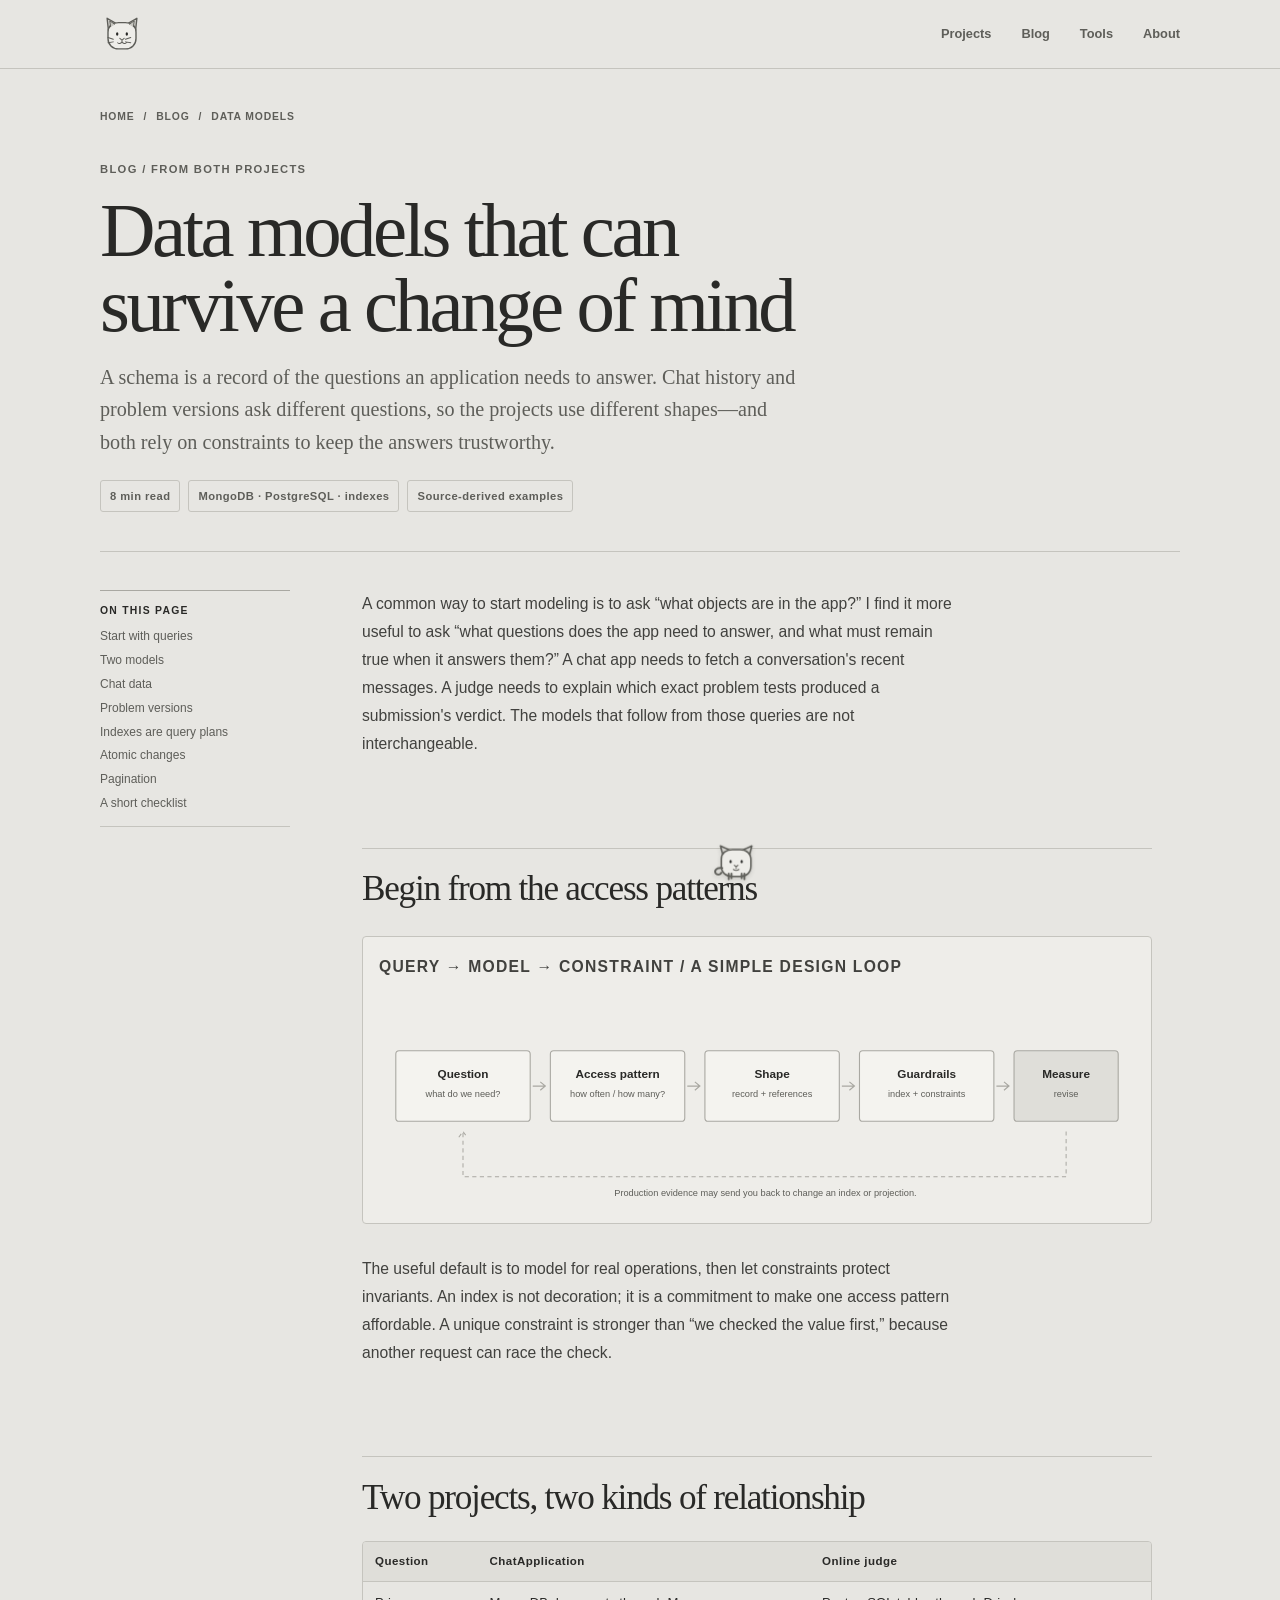
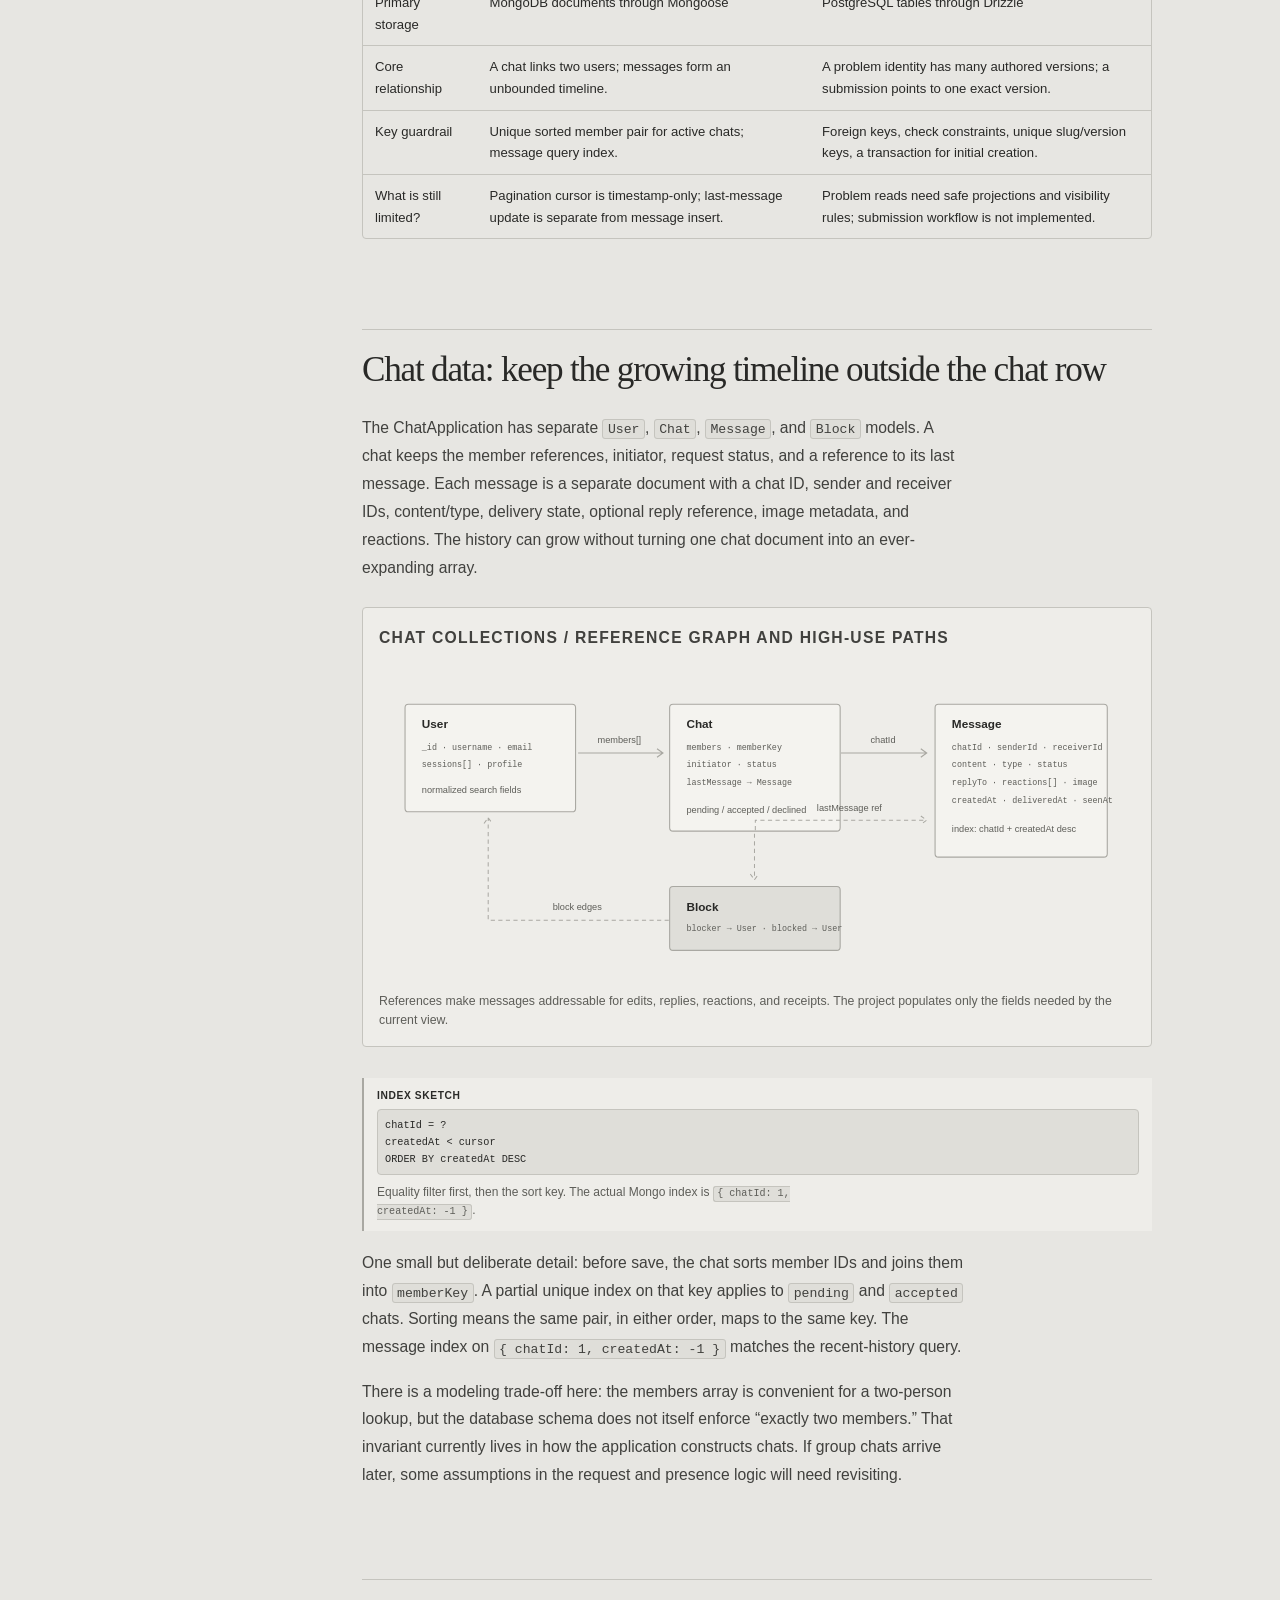
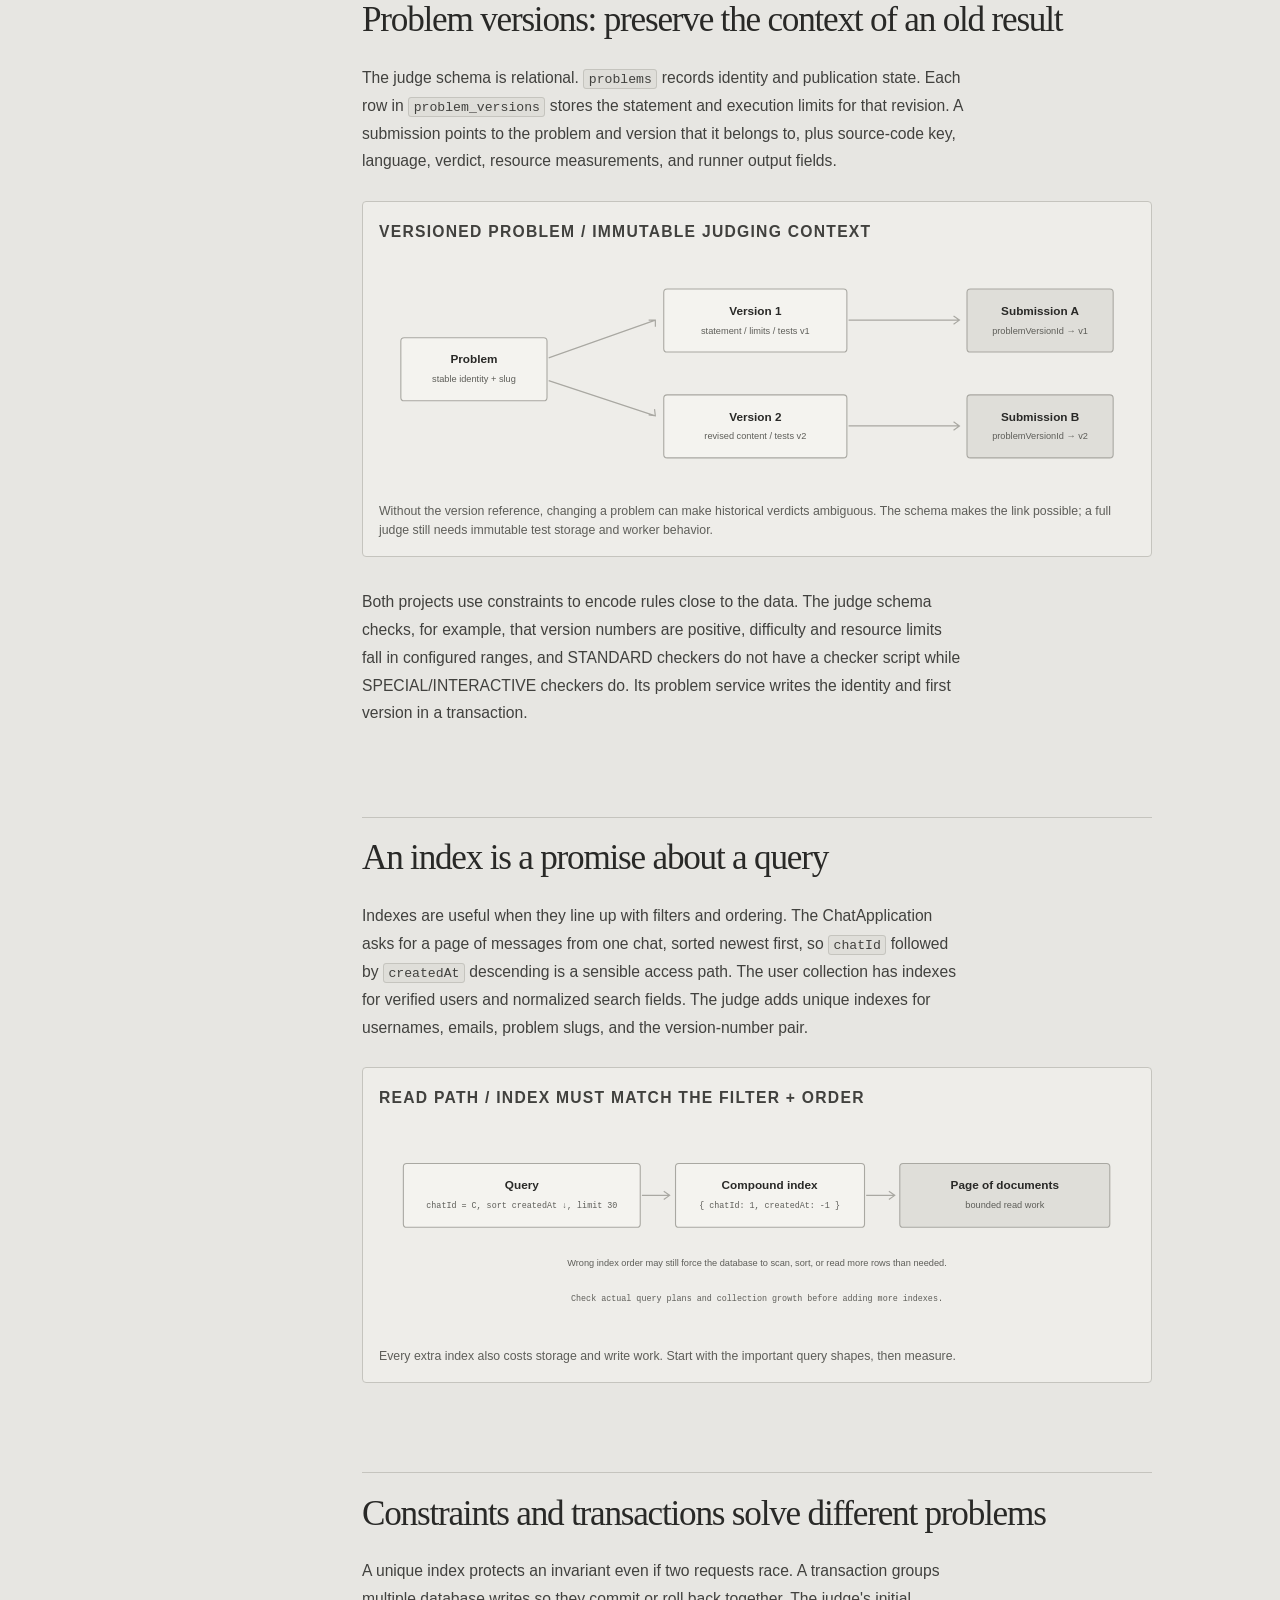
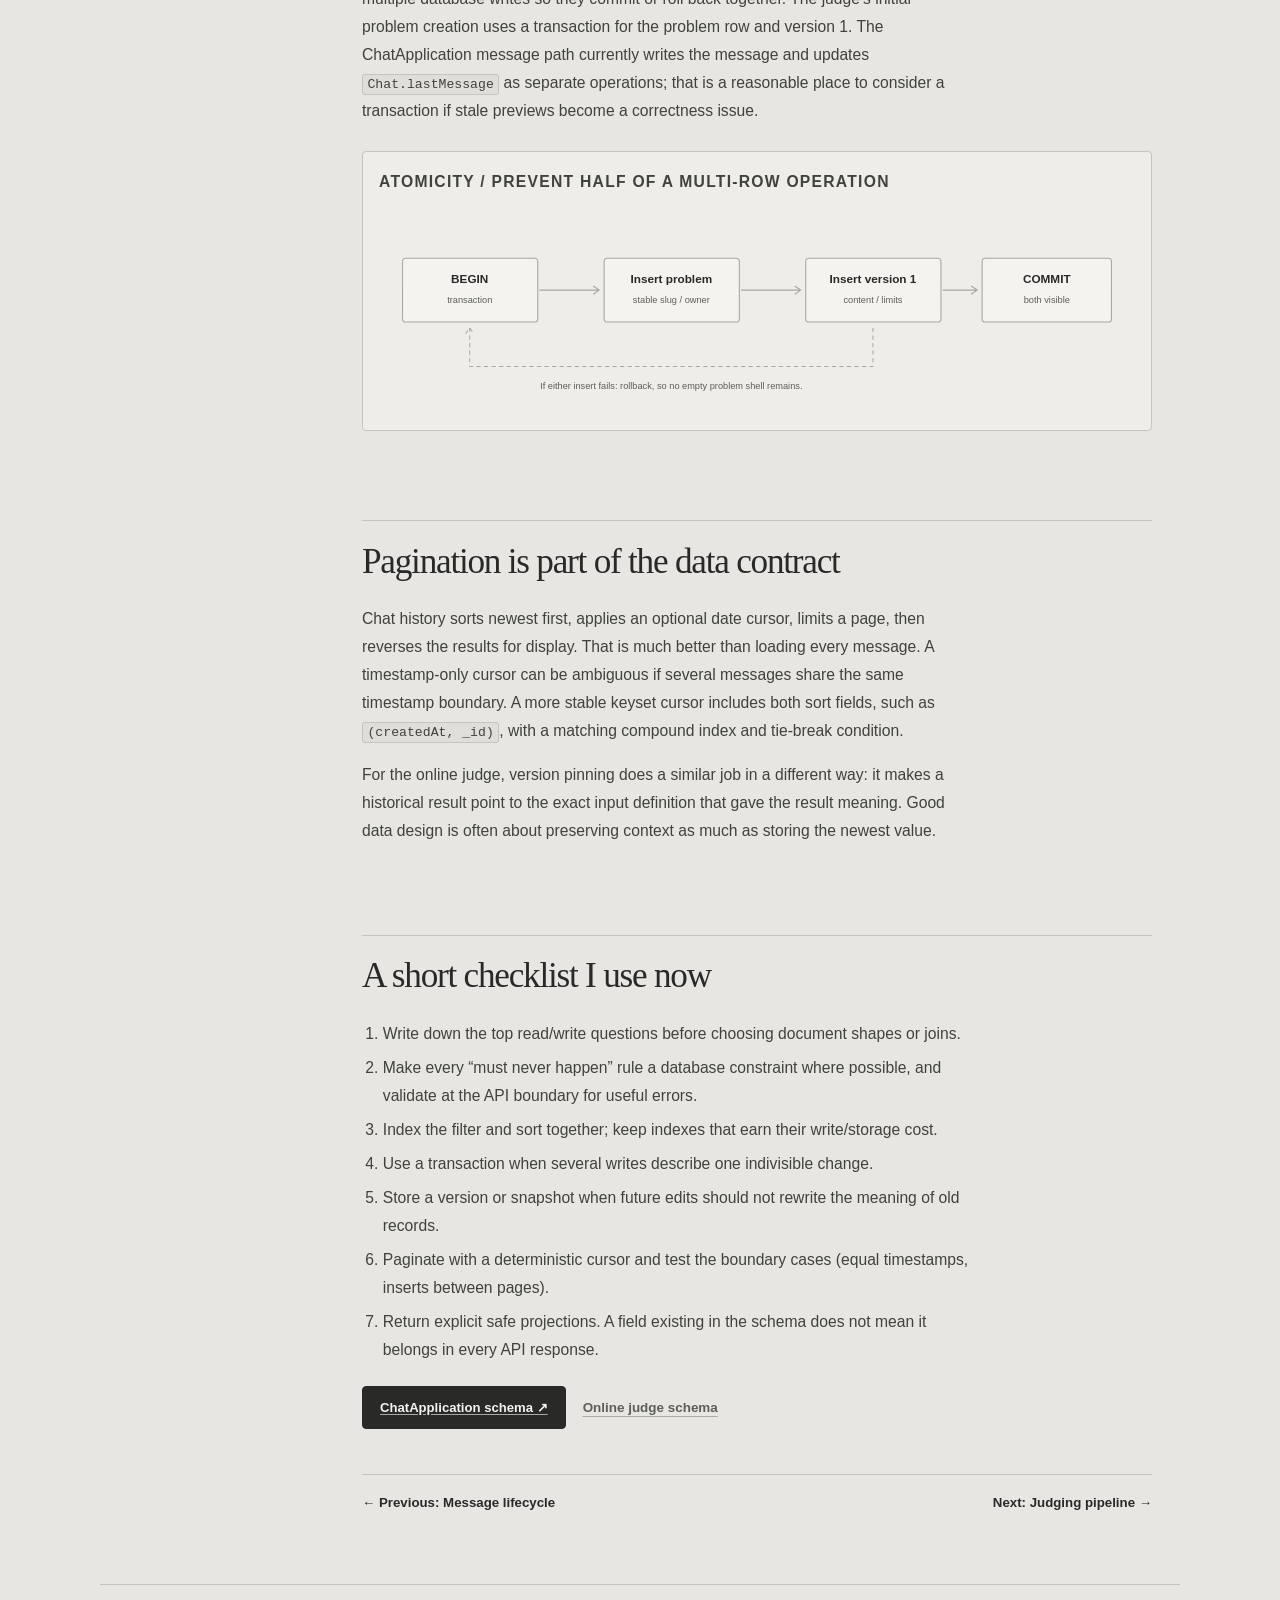
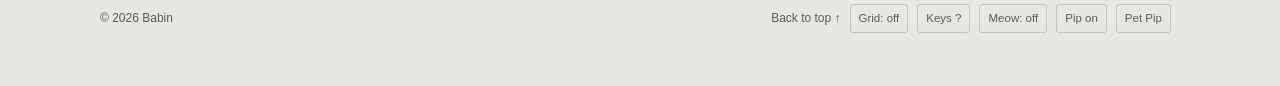
==== notes/data-models-that-age-well.html @ 099590d3 "Prepare portfolio for GitHub Pages" ====
<!doctype html>
<html lang="en">
<head><meta charset="utf-8"><meta name="viewport" content="width=device-width, initial-scale=1"><meta name="theme-color" content="#e7e6e2"><meta name="description" content="A comparison of the ChatApplication MongoDB model and the online judge PostgreSQL model: references, constraints, indexes, transactions, and versioned data."><title>Data models that can survive a change of mind — Babin</title><link rel="stylesheet" href="../assets/css/site.css"></head>
<body>
  <div class="reading-progress" aria-hidden="true"></div>
  <header class="site-header"><nav class="nav wrap" aria-label="Main navigation"><a class="brand" href="../index.html"><svg class="brand-avatar" viewBox="0 0 48 48" aria-hidden="true" focusable="false"><g class="avatar-head"><path d="M8.5 20 7 6l12 7c3-1.5 7-1.5 10 0l12-7-1.5 14" fill="#d4d3ce" stroke="#5e5e59" stroke-width="1.6" stroke-linejoin="round"/><path d="M8 22c0-7 5-11 12-11h8c7 0 12 4 12 11v7c0 7-5 12-12 12h-8C13 41 8 36 8 29z" fill="#eeede9" stroke="#5e5e59" stroke-width="1.6"/><path d="m11 16-1-7 6 4m21 3 1-7-6 4" fill="#c5c4be" stroke="#5e5e59" stroke-width="1.1" stroke-linejoin="round"/><g class="avatar-pupils"><ellipse cx="18.5" cy="24" rx="1.35" ry="2" fill="#292927"/><ellipse cx="29.5" cy="24" rx="1.35" ry="2" fill="#292927"/></g><path d="m21.5 29 2.5 2 2.5-2m-2.5 2v2m0 0c-1.5 2-3.5 2.5-5 1m5-1c1.5 2 3.5 2.5 5 1M14 30l-6-2m6 5-6 1m20-4 6-2m-6 5 6 1" fill="none" stroke="#5e5e59" stroke-width="1.15" stroke-linecap="round" stroke-linejoin="round"/></g></svg></a><div class="nav-links"><a href="../index.html#projects">Projects</a><a href="../index.html#notes">Blog</a><a href="../index.html#tools">Tools</a><a href="../index.html#about">About</a></div></nav></header>
  <main>
    <header class="page-head wrap" id="top"><p class="breadcrumbs"><a href="../index.html">Home</a><span>/</span><a href="../index.html#notes">Blog</a><span>/</span><span>Data models</span></p><p class="kicker">Blog / From both projects</p><h1>Data models that can survive a change of mind</h1><p class="page-lede">A schema is a record of the questions an application needs to answer. Chat history and problem versions ask different questions, so the projects use different shapes—and both rely on constraints to keep the answers trustworthy.</p><div class="page-meta"><span>8 min read</span><span>MongoDB · PostgreSQL · indexes</span><span>Source-derived examples</span></div></header>
    <div class="article-layout wrap">
      <nav class="toc" aria-label="On this page"><h2>On this page</h2><ol><li><a href="#start">Start with queries</a></li><li><a href="#two-shapes">Two models</a></li><li><a href="#chat">Chat data</a></li><li><a href="#judge">Problem versions</a></li><li><a href="#indexes">Indexes are query plans</a></li><li><a href="#atomic">Atomic changes</a></li><li><a href="#pagination">Pagination</a></li><li><a href="#rules">A short checklist</a></li></ol></nav>
      <article class="prose">
        <p>A common way to start modeling is to ask “what objects are in the app?” I find it more useful to ask “what questions does the app need to answer, and what must remain true when it answers them?” A chat app needs to fetch a conversation's recent messages. A judge needs to explain which exact problem tests produced a submission's verdict. The models that follow from those queries are not interchangeable.</p>
        <h2 id="start">Begin from the access patterns</h2>
        <figure class="figure"><p class="figure-title">Query → model → constraint / a simple design loop</p>
          <svg viewBox="0 0 900 250" role="img" aria-label="Start with a product question, identify data needed and access pattern, shape records and references, add indexes and constraints, then measure and revise">
            <defs><marker id="data-loop-arrow" viewBox="0 0 10 10" refX="8" refY="5" markerWidth="7" markerHeight="7" orient="auto"><path d="M0 0 10 5 0 10Z" fill="currentColor"/></marker></defs>
            <rect x="20" y="64" width="160" height="84" rx="4" class="svg-node"/><rect x="204" y="64" width="160" height="84" rx="4" class="svg-node"/><rect x="388" y="64" width="160" height="84" rx="4" class="svg-node"/><rect x="572" y="64" width="160" height="84" rx="4" class="svg-node"/><rect x="756" y="64" width="124" height="84" rx="4" class="svg-node-dark"/>
            <text x="100" y="96" text-anchor="middle" class="svg-label">Question</text><text x="100" y="119" text-anchor="middle" class="svg-small">what do we need?</text><text x="284" y="96" text-anchor="middle" class="svg-label">Access pattern</text><text x="284" y="119" text-anchor="middle" class="svg-small">how often / how many?</text><text x="468" y="96" text-anchor="middle" class="svg-label">Shape</text><text x="468" y="119" text-anchor="middle" class="svg-small">record + references</text><text x="652" y="96" text-anchor="middle" class="svg-label">Guardrails</text><text x="652" y="119" text-anchor="middle" class="svg-small">index + constraints</text><text x="818" y="96" text-anchor="middle" class="svg-label">Measure</text><text x="818" y="119" text-anchor="middle" class="svg-small">revise</text>
            <path d="M183 106h15m-6-5 6 5-6 5M367 106h15m-6-5 6 5-6 5M551 106h15m-6-5 6 5-6 5M735 106h15m-6-5 6 5-6 5" class="svg-line"/>
            <path d="M818 160v54H100v-54m-5 7 5-7 5 7" class="svg-dash"/><text x="460" y="237" text-anchor="middle" class="svg-small">Production evidence may send you back to change an index or projection.</text>
          </svg>
        </figure>
        <p>The useful default is to model for real operations, then let constraints protect invariants. An index is not decoration; it is a commitment to make one access pattern affordable. A unique constraint is stronger than “we checked the value first,” because another request can race the check.</p>

        <h2 id="two-shapes">Two projects, two kinds of relationship</h2>
        <div class="table-wrap"><table><thead><tr><th>Question</th><th>ChatApplication</th><th>Online judge</th></tr></thead><tbody><tr><td>Primary storage</td><td>MongoDB documents through Mongoose</td><td>PostgreSQL tables through Drizzle</td></tr><tr><td>Core relationship</td><td>A chat links two users; messages form an unbounded timeline.</td><td>A problem identity has many authored versions; a submission points to one exact version.</td></tr><tr><td>Key guardrail</td><td>Unique sorted member pair for active chats; message query index.</td><td>Foreign keys, check constraints, unique slug/version keys, a transaction for initial creation.</td></tr><tr><td>What is still limited?</td><td>Pagination cursor is timestamp-only; last-message update is separate from message insert.</td><td>Problem reads need safe projections and visibility rules; submission workflow is not implemented.</td></tr></tbody></table></div>

        <h2 id="chat">Chat data: keep the growing timeline outside the chat row</h2>
        <p>The ChatApplication has separate <code>User</code>, <code>Chat</code>, <code>Message</code>, and <code>Block</code> models. A chat keeps the member references, initiator, request status, and a reference to its last message. Each message is a separate document with a chat ID, sender and receiver IDs, content/type, delivery state, optional reply reference, image metadata, and reactions. The history can grow without turning one chat document into an ever-expanding array.</p>
        <figure class="figure"><p class="figure-title">Chat collections / reference graph and high-use paths</p>
          <svg viewBox="0 0 900 370" role="img" aria-label="User records connect to chat members and message sender/receiver; chat references last message; message refers to chat and optionally reply message; block record references two users">
            <rect x="31" y="42" width="203" height="128" rx="4" class="svg-node"/><rect x="346" y="42" width="203" height="151" rx="4" class="svg-node"/><rect x="662" y="42" width="205" height="182" rx="4" class="svg-node"/><rect x="346" y="259" width="203" height="76" rx="4" class="svg-node-dark"/>
            <text x="51" y="70" class="svg-label">User</text><text x="51" y="96" class="svg-mono">_id · username · email</text><text x="51" y="117" class="svg-mono">sessions[] · profile</text><text x="51" y="148" class="svg-small">normalized search fields</text>
            <text x="366" y="70" class="svg-label">Chat</text><text x="366" y="96" class="svg-mono">members · memberKey</text><text x="366" y="117" class="svg-mono">initiator · status</text><text x="366" y="138" class="svg-mono">lastMessage → Message</text><text x="366" y="171" class="svg-small">pending / accepted / declined</text>
            <text x="682" y="70" class="svg-label">Message</text><text x="682" y="96" class="svg-mono">chatId · senderId · receiverId</text><text x="682" y="117" class="svg-mono">content · type · status</text><text x="682" y="138" class="svg-mono">replyTo · reactions[] · image</text><text x="682" y="159" class="svg-mono">createdAt · deliveredAt · seenAt</text><text x="682" y="194" class="svg-small">index: chatId + createdAt desc</text>
            <text x="366" y="288" class="svg-label">Block</text><text x="366" y="312" class="svg-mono">blocker → User · blocked → User</text>
            <path d="M237 100h101m-7-5 7 5-7 5M550 100h102m-7-5 7 5-7 5" class="svg-line"/><text x="286" y="88" text-anchor="middle" class="svg-small">members[]</text><text x="600" y="88" text-anchor="middle" class="svg-small">chatId</text>
            <path d="M447 196v55m-5-7 5 7 5-7M345 299H130V177m-5 7 5-7 5 7" class="svg-dash"/><text x="236" y="287" text-anchor="middle" class="svg-small">block edges</text>
            <path d="M448 192v-12h204m-7-5 7 5-7 5" class="svg-dash"/><text x="560" y="169" text-anchor="middle" class="svg-small">lastMessage ref</text>
          </svg>
          <figcaption>References make messages addressable for edits, replies, reactions, and receipts. The project populates only the fields needed by the current view.</figcaption>
        </figure>
        <aside class="sidenote sidenote--right" aria-label="Margin note: compound index order"><strong>Index sketch</strong><pre>chatId = ?
createdAt &lt; cursor
ORDER BY createdAt DESC</pre><p>Equality filter first, then the sort key. The actual Mongo index is <code>{ chatId: 1, createdAt: -1 }</code>.</p></aside>
        <p>One small but deliberate detail: before save, the chat sorts member IDs and joins them into <code>memberKey</code>. A partial unique index on that key applies to <code>pending</code> and <code>accepted</code> chats. Sorting means the same pair, in either order, maps to the same key. The message index on <code>{ chatId: 1, createdAt: -1 }</code> matches the recent-history query.</p>
        <p>There is a modeling trade-off here: the members array is convenient for a two-person lookup, but the database schema does not itself enforce “exactly two members.” That invariant currently lives in how the application constructs chats. If group chats arrive later, some assumptions in the request and presence logic will need revisiting.</p>

        <h2 id="judge">Problem versions: preserve the context of an old result</h2>
        <p>The judge schema is relational. <code>problems</code> records identity and publication state. Each row in <code>problem_versions</code> stores the statement and execution limits for that revision. A submission points to the problem and version that it belongs to, plus source-code key, language, verdict, resource measurements, and runner output fields.</p>
        <figure class="figure"><p class="figure-title">Versioned problem / immutable judging context</p>
          <svg viewBox="0 0 900 270" role="img" aria-label="Problem identity has version 1 and version 2. Submissions from different times reference the version used at judging time, retaining the corresponding statement, limits and tests">
            <defs><marker id="data-version-arrow" viewBox="0 0 10 10" refX="8" refY="5" markerWidth="7" markerHeight="7" orient="auto"><path d="M0 0 10 5 0 10Z" fill="currentColor"/></marker></defs>
            <rect x="26" y="89" width="174" height="75" rx="4" class="svg-node"/><rect x="339" y="31" width="218" height="75" rx="4" class="svg-node"/><rect x="339" y="157" width="218" height="75" rx="4" class="svg-node"/><rect x="700" y="31" width="174" height="75" rx="4" class="svg-node-dark"/><rect x="700" y="157" width="174" height="75" rx="4" class="svg-node-dark"/>
            <text x="113" y="119" text-anchor="middle" class="svg-label">Problem</text><text x="113" y="142" text-anchor="middle" class="svg-small">stable identity + slug</text><text x="448" y="62" text-anchor="middle" class="svg-label">Version 1</text><text x="448" y="84" text-anchor="middle" class="svg-small">statement / limits / tests v1</text><text x="448" y="188" text-anchor="middle" class="svg-label">Version 2</text><text x="448" y="210" text-anchor="middle" class="svg-small">revised content / tests v2</text><text x="787" y="62" text-anchor="middle" class="svg-label">Submission A</text><text x="787" y="84" text-anchor="middle" class="svg-small">problemVersionId → v1</text><text x="787" y="188" text-anchor="middle" class="svg-label">Submission B</text><text x="787" y="210" text-anchor="middle" class="svg-small">problemVersionId → v2</text>
            <path d="M202 113 329 68m-8 0 8 0 0 8M202 140l127 42m-8-1 8 1-1-8M559 68h132m-7-5 7 5-7 5M559 194h132m-7-5 7 5-7 5" class="svg-line"/>
          </svg>
          <figcaption>Without the version reference, changing a problem can make historical verdicts ambiguous. The schema makes the link possible; a full judge still needs immutable test storage and worker behavior.</figcaption>
        </figure>
        <p>Both projects use constraints to encode rules close to the data. The judge schema checks, for example, that version numbers are positive, difficulty and resource limits fall in configured ranges, and STANDARD checkers do not have a checker script while SPECIAL/INTERACTIVE checkers do. Its problem service writes the identity and first version in a transaction.</p>

        <h2 id="indexes">An index is a promise about a query</h2>
        <p>Indexes are useful when they line up with filters and ordering. The ChatApplication asks for a page of messages from one chat, sorted newest first, so <code>chatId</code> followed by <code>createdAt</code> descending is a sensible access path. The user collection has indexes for verified users and normalized search fields. The judge adds unique indexes for usernames, emails, problem slugs, and the version-number pair.</p>
        <figure class="figure"><p class="figure-title">Read path / index must match the filter + order</p>
          <svg viewBox="0 0 900 245" role="img" aria-label="Message history query filters by chatId, applies createdAt cursor, sorts newest first and limits page size; compound index starts with chatId then createdAt descending">
            <defs><marker id="data-index-arrow" viewBox="0 0 10 10" refX="8" refY="5" markerWidth="7" markerHeight="7" orient="auto"><path d="M0 0 10 5 0 10Z" fill="currentColor"/></marker></defs>
            <rect x="29" y="41" width="282" height="76" rx="4" class="svg-node"/><rect x="353" y="41" width="225" height="76" rx="4" class="svg-node"/><rect x="620" y="41" width="250" height="76" rx="4" class="svg-node-dark"/>
            <text x="170" y="71" text-anchor="middle" class="svg-label">Query</text><text x="170" y="94" text-anchor="middle" class="svg-mono">chatId = C, sort createdAt ↓, limit 30</text><text x="465" y="71" text-anchor="middle" class="svg-label">Compound index</text><text x="465" y="94" text-anchor="middle" class="svg-mono">{ chatId: 1, createdAt: -1 }</text><text x="745" y="71" text-anchor="middle" class="svg-label">Page of documents</text><text x="745" y="94" text-anchor="middle" class="svg-small">bounded read work</text>
            <path d="M313 79h33m-7-5 7 5-7 5M580 79h34m-7-5 7 5-7 5" class="svg-line"/>
            <text x="450" y="163" text-anchor="middle" class="svg-small">Wrong index order may still force the database to scan, sort, or read more rows than needed.</text><text x="450" y="205" text-anchor="middle" class="svg-mono">Check actual query plans and collection growth before adding more indexes.</text>
          </svg>
          <figcaption>Every extra index also costs storage and write work. Start with the important query shapes, then measure.</figcaption>
        </figure>

        <h2 id="atomic">Constraints and transactions solve different problems</h2>
        <p>A unique index protects an invariant even if two requests race. A transaction groups multiple database writes so they commit or roll back together. The judge's initial problem creation uses a transaction for the problem row and version 1. The ChatApplication message path currently writes the message and updates <code>Chat.lastMessage</code> as separate operations; that is a reasonable place to consider a transaction if stale previews become a correctness issue.</p>
        <figure class="figure"><p class="figure-title">Atomicity / prevent half of a multi-row operation</p>
          <svg viewBox="0 0 900 240" role="img" aria-label="Problem creation begins a transaction, inserts problem identity then first version, commits if both succeed, or rolls back both if either step fails">
            <defs><marker id="data-tx-arrow" viewBox="0 0 10 10" refX="8" refY="5" markerWidth="7" markerHeight="7" orient="auto"><path d="M0 0 10 5 0 10Z" fill="currentColor"/></marker></defs>
            <rect x="28" y="55" width="161" height="76" rx="4" class="svg-node"/><rect x="268" y="55" width="161" height="76" rx="4" class="svg-node"/><rect x="508" y="55" width="161" height="76" rx="4" class="svg-node"/><rect x="718" y="55" width="154" height="76" rx="4" class="svg-node"/>
            <text x="108" y="85" text-anchor="middle" class="svg-label">BEGIN</text><text x="108" y="108" text-anchor="middle" class="svg-small">transaction</text><text x="348" y="85" text-anchor="middle" class="svg-label">Insert problem</text><text x="348" y="108" text-anchor="middle" class="svg-small">stable slug / owner</text><text x="588" y="85" text-anchor="middle" class="svg-label">Insert version 1</text><text x="588" y="108" text-anchor="middle" class="svg-small">content / limits</text><text x="795" y="85" text-anchor="middle" class="svg-label">COMMIT</text><text x="795" y="108" text-anchor="middle" class="svg-small">both visible</text>
            <path d="M191 93h71m-7-5 7 5-7 5M431 93h71m-7-5 7 5-7 5M671 93h41m-7-5 7 5-7 5" class="svg-line"/>
            <path d="M588 138v46H108v-46m-5 7 5-7 5 7" class="svg-dash"/><text x="348" y="211" text-anchor="middle" class="svg-small">If either insert fails: rollback, so no empty problem shell remains.</text>
          </svg>
        </figure>

        <h2 id="pagination">Pagination is part of the data contract</h2>
        <p>Chat history sorts newest first, applies an optional date cursor, limits a page, then reverses the results for display. That is much better than loading every message. A timestamp-only cursor can be ambiguous if several messages share the same timestamp boundary. A more stable keyset cursor includes both sort fields, such as <code>(createdAt, _id)</code>, with a matching compound index and tie-break condition.</p>
        <p>For the online judge, version pinning does a similar job in a different way: it makes a historical result point to the exact input definition that gave the result meaning. Good data design is often about preserving context as much as storing the newest value.</p>
        <h2 id="rules">A short checklist I use now</h2>
        <ol><li>Write down the top read/write questions before choosing document shapes or joins.</li><li>Make every “must never happen” rule a database constraint where possible, and validate at the API boundary for useful errors.</li><li>Index the filter and sort together; keep indexes that earn their write/storage cost.</li><li>Use a transaction when several writes describe one indivisible change.</li><li>Store a version or snapshot when future edits should not rewrite the meaning of old records.</li><li>Paginate with a deterministic cursor and test the boundary cases (equal timestamps, inserts between pages).</li><li>Return explicit safe projections. A field existing in the schema does not mean it belongs in every API response.</li></ol>
        <div class="about-links"><a class="button" href="../projects/chatapplication.html">ChatApplication schema ↗</a><a class="text-link" href="../projects/online-judge.html">Online judge schema</a></div>
        <div class="next-links"><a href="message-lifecycle.html">← Previous: Message lifecycle</a><a href="judge-pipeline.html">Next: Judging pipeline →</a></div>
      </article>
    </div>
  </main>
  <footer class="site-footer wrap"><div class="footer-row"><span>© <span id="year">2026</span> Babin</span><span class="footer-links"><a href="#top">Back to top ↑</a><button class="buddy-toggle utility-toggle" id="grid-toggle" type="button" aria-pressed="false">Grid: off</button><button class="buddy-toggle utility-toggle" id="shortcuts-toggle" type="button" aria-haspopup="dialog">Keys ?</button><button class="buddy-toggle" id="sound-toggle" type="button" aria-pressed="false" aria-label="Turn meow sounds on">Meow: off</button><button class="buddy-toggle" id="pip-toggle" hidden type="button" aria-pressed="true">Pip on</button></span></div></footer><script src="../assets/js/site.js"></script>
</body></html>
---- assets/css/site.css ----
:root {
  color-scheme: light;
  --bg: #e7e6e2;
  --surface: #eeede9;
  --surface-raised: #f4f3ef;
  --surface-inset: #dfded9;
  --line: #c5c4be;
  --line-strong: #a9a8a2;
  --ink: #292927;
  --muted: #5e5e59;
  --soft: #696963;
  --sans: -apple-system, BlinkMacSystemFont, "Segoe UI", sans-serif;
  --serif: Georgia, "Times New Roman", serif;
  --mono: ui-monospace, SFMono-Regular, Menlo, Consolas, monospace;
  --measure: 69ch;
}

*, *::before, *::after { box-sizing: border-box; }
html { scroll-behavior: smooth; scroll-padding-top: 86px; }
body {
  margin: 0;
  background: var(--bg);
  color: var(--ink);
  font: 400 16px/1.65 var(--sans);
  -webkit-font-smoothing: antialiased;
}
a { color: inherit; text-decoration-thickness: 1px; text-underline-offset: .18em; }
button { color: inherit; font: inherit; }
img, svg { display: block; max-width: 100%; }
::selection { background: #fde68a; color: #1c1917; }
:focus-visible { outline: 2px solid var(--ink); outline-offset: 3px; }
.wrap { width: min(1080px, calc(100% - 48px)); margin-inline: auto; }

h1, h2, h3, p { margin-top: 0; }
h1, h2 { text-wrap: balance; }
h1 { margin-bottom: 20px; font: 500 clamp(3rem, 7vw, 5.6rem)/.98 var(--serif); letter-spacing: -.045em; }
h1 em { font-weight: 400; }
h2 { font-size: clamp(1.9rem, 4vw, 3rem); line-height: 1.08; letter-spacing: -.035em; }
h3 { font-size: 1.1rem; line-height: 1.25; letter-spacing: -.015em; }
.eyebrow, .kicker, .breadcrumbs, .card-meta, .page-meta, .figure-title, .small-label {
  color: var(--muted);
  font-size: .7rem;
  font-weight: 700;
  letter-spacing: .12em;
  text-transform: uppercase;
}
.eyebrow { display: flex; align-items: center; gap: 10px; margin-bottom: 18px; }
.eyebrow::before { content: ""; width: 24px; height: 1px; background: var(--line-strong); }
.kicker { margin-bottom: 13px; }
.muted { color: var(--muted); }
.small { font-size: .88rem; }

/* Quiet, legible top bar */
.site-header { position: sticky; top: 0; z-index: 20; background: var(--bg); border-bottom: 1px solid var(--line); }
.nav { min-height: 68px; display: flex; align-items: center; justify-content: space-between; gap: 24px; }
.brand { display: inline-flex; width: 44px; height: 44px; flex: 0 0 auto; align-items: center; justify-content: center; text-decoration: none; }
.brand-avatar { display: block; width: 42px; height: 42px; overflow: visible; }
.avatar-head { transform-origin: 24px 24px; transition: transform .16s ease-out; }
.avatar-pupils { transition: transform .12s ease-out; }
.nav-links { display: flex; gap: clamp(14px, 3vw, 30px); align-items: center; color: var(--muted); font-size: .8rem; font-weight: 650; }
.nav-links a { text-decoration: none; }
.nav-links a:hover, .nav-links a.active { color: var(--ink); text-decoration: underline; text-underline-offset: 5px; }

body.blueprint-grid::before { content: ""; position: fixed; inset: 0; z-index: 8; pointer-events: none; background-image: linear-gradient(to right, rgba(94,94,89,.075) 1px, transparent 1px), linear-gradient(to bottom, rgba(94,94,89,.075) 1px, transparent 1px); background-size: 24px 24px; }

/* Home */
.hero { min-height: 470px; display: grid; grid-template-columns: minmax(0, 1.1fr) minmax(280px, .9fr); align-items: center; gap: 58px; padding-block: 76px 82px; }
.hero h1 { max-width: 670px; }
.hero-copy { max-width: 56ch; margin-bottom: 0; color: var(--muted); font-size: clamp(1.05rem, 1.6vw, 1.2rem); }
.hero-actions { display: flex; flex-wrap: wrap; gap: 21px; align-items: center; margin-top: 29px; }
.button { display: inline-flex; align-items: center; justify-content: center; gap: 8px; min-height: 43px; padding: 0 17px; border: 1px solid var(--ink); border-radius: 4px; background: var(--ink); color: var(--surface-raised); text-decoration: none; font-size: .82rem; font-weight: 680; transition: background .16s ease, color .16s ease, transform .16s ease; }
.button:hover { transform: translateY(-1px); background: transparent; color: var(--ink); }
.button svg, .text-link svg { width: 15px; height: 15px; }
.text-link { color: var(--muted); font-size: .84rem; font-weight: 680; text-decoration: underline; text-underline-offset: 4px; }
.text-link:hover { color: var(--ink); }
.hero-note { padding: 23px 24px; border: 1px solid var(--line); border-radius: 4px; background: var(--surface); }
.hero-note-top { display: flex; align-items: center; justify-content: space-between; gap: 16px; margin-bottom: 22px; padding-bottom: 12px; border-bottom: 1px solid var(--line); }
.hero-note-top .small-label { font: 600 .72rem var(--mono); letter-spacing: 0; text-transform: none; }
.status-dot { width: 8px; height: 8px; border: 1px solid var(--line-strong); border-radius: 50%; background: var(--surface-raised); }
.hero-note p { margin-bottom: 0; font: 400 1rem/1.7 var(--serif); }
.hero-note p + p { margin-top: 14px; }
.hero-note code, code { font: .88em var(--mono); }
.section { padding-block: 56px 65px; border-top: 1px solid var(--line); }
.section-head { display: flex; align-items: end; justify-content: space-between; gap: 36px; margin-bottom: 29px; }
.section-head h2 { margin-bottom: 0; }
.section-intro { max-width: 42ch; margin-bottom: 3px; color: var(--muted); font-size: .95rem; }
.card-grid { display: grid; gap: 18px; }
.card-grid--two { grid-template-columns: repeat(2, minmax(0, 1fr)); }
.home-card { display: flex; min-width: 0; flex-direction: column; overflow: hidden; border: 1px solid var(--line); border-radius: 4px; background: var(--surface); text-decoration: none; transition: border-color .16s ease, transform .16s ease, background .16s ease; }
.home-card:hover { transform: translateY(-2px); border-color: var(--line-strong); background: var(--surface-raised); }
.home-card-visual { display: grid; min-height: 158px; place-items: center; padding: 18px; border-bottom: 1px solid var(--line); background: var(--surface-inset); }
.home-card-visual svg { width: min(100%, 390px); }
.home-card-body { display: flex; flex: 1; flex-direction: column; padding: 21px 23px 22px; }
.card-meta { display: flex; justify-content: space-between; gap: 16px; margin-bottom: 15px; font-size: .63rem; letter-spacing: .1em; }
.home-card h3 { margin-bottom: 8px; font: 500 1.75rem/1.1 var(--serif); }
.home-card p { max-width: 52ch; margin-bottom: 23px; color: var(--muted); font-size: .93rem; }
.card-open { display: flex; justify-content: space-between; align-items: center; margin-top: auto; padding-top: 13px; border-top: 1px solid var(--line); font-size: .8rem; font-weight: 680; }
.card-arrow { font-size: 1.1rem; }
.notes-stack { border-top: 1px solid var(--line); }
.note-link { display: grid; grid-template-columns: 42px minmax(0, 1fr) 24px; gap: 15px; align-items: start; padding: 19px 3px; border-bottom: 1px solid var(--line); text-decoration: none; transition: padding .16s ease; }
.note-link:hover { padding-inline: 9px; }
.note-num { padding-top: 4px; color: var(--soft); font: 600 .77rem var(--mono); }
.note-title { display: block; font: 500 1.25rem/1.25 var(--serif); }
.note-desc { display: block; max-width: 76ch; margin-top: 6px; color: var(--muted); font-size: .84rem; line-height: 1.55; }
.note-arrow { text-align: right; color: var(--muted); }
.tools-layout { display: grid; grid-template-columns: minmax(0, .96fr) minmax(0, 1.04fr); align-items: stretch; gap: 16px; }
.tools-grid { display: grid; grid-template-columns: repeat(2, minmax(0, 1fr)); align-content: start; gap: 12px; }
.tool-group { padding: 18px; border: 1px solid var(--line); border-radius: 4px; background: var(--surface); }
.tool-group h3 { margin-bottom: 14px; font-size: .85rem; }
.tool-logos { display: flex; flex-wrap: wrap; gap: 7px; margin-bottom: 13px; }
.tool-logo-chip { display: inline-flex; min-height: 34px; align-items: center; gap: 7px; padding: 5px 8px; border: 1px solid var(--line); border-radius: 3px; background: var(--surface-raised); color: var(--ink); font-size: .72rem; font-weight: 650; }
.tool-logo-chip img { width: 20px; height: 20px; object-fit: contain; }
.tool-pills { display: flex; flex-wrap: wrap; gap: 7px; }
.tool-pills span { display: inline-flex; align-items: center; gap: 5px; padding: 4px 8px; border: 1px solid var(--line); border-radius: 3px; color: var(--muted); font-size: .72rem; }
.tool-pills img, .tool-pills svg { width: 14px; height: 14px; flex: 0 0 auto; object-fit: contain; }
.tool-pills svg { fill: none; stroke: currentColor; stroke-width: 1.35; stroke-linecap: round; stroke-linejoin: round; }
.tool-illustration { min-width: 0; margin: 0; padding: 16px; overflow-x: auto; overflow-y: hidden; border: 1px solid var(--line); border-radius: 4px; background: var(--surface); overscroll-behavior-x: contain; scrollbar-color: var(--line-strong) transparent; }
.tool-illustration-title { margin: 0 0 13px; color: var(--muted); font-size: .63rem; font-weight: 700; letter-spacing: .08em; text-transform: uppercase; }
.tool-illustration svg { width: 100%; min-width: 500px; height: auto; }
.tool-illustration figcaption { margin-top: 12px; color: var(--muted); font-size: .77rem; line-height: 1.55; }
.about-box { display: grid; grid-template-columns: .8fr 1.2fr; gap: 54px; padding: 29px; border: 1px solid var(--line); border-radius: 4px; background: var(--surface); }
.about-box h2 { margin-bottom: 0; font: 500 clamp(1.8rem, 4vw, 2.5rem)/1.1 var(--serif); }
.about-box p { max-width: var(--measure); color: var(--muted); }
.about-box p:last-of-type { margin-bottom: 0; }
.about-links { display: flex; flex-wrap: wrap; align-items: center; gap: 17px; margin-top: 22px; }

/* Project / article headers and readable long-form layout */
.reading-progress { position: fixed; inset: 0 auto auto 0; z-index: 30; width: 0; height: 2px; background: var(--ink); }
.page-head { padding-block: 39px 39px; border-bottom: 1px solid var(--line); }
.breadcrumbs { display: flex; flex-wrap: wrap; align-items: center; gap: 9px; margin-bottom: 35px; font-size: .65rem; letter-spacing: .08em; }
.breadcrumbs a { text-decoration: none; }
.breadcrumbs a:hover { text-decoration: underline; }
.page-head .kicker { margin-bottom: 14px; }
.page-head h1 { max-width: 930px; margin-bottom: 18px; font-size: clamp(3rem, 6vw, 5.25rem); }
.page-lede { max-width: 69ch; margin-bottom: 22px; color: var(--muted); font: 400 clamp(1.08rem, 1.7vw, 1.26rem)/1.6 var(--serif); }
.page-meta { display: flex; flex-wrap: wrap; gap: 8px; letter-spacing: .04em; text-transform: none; font-size: .7rem; }
.page-meta span { padding: 6px 9px; border: 1px solid var(--line); border-radius: 3px; }
.article-layout { display: grid; grid-template-columns: 190px minmax(0, 1fr); align-items: start; gap: clamp(30px, 6vw, 72px); padding-block: 38px 70px; }
.toc { position: sticky; top: 92px; max-height: calc(100vh - 110px); overflow: auto; padding: 14px 0; border-top: 1px solid var(--line-strong); border-bottom: 1px solid var(--line); }
.toc h2 { margin: 0 0 12px; font: 700 .65rem var(--sans); letter-spacing: .12em; text-transform: uppercase; }
.toc ol { display: grid; gap: 7px; margin: 0; padding: 0; list-style: none; }
.toc a { display: block; color: var(--muted); font-size: .75rem; line-height: 1.4; text-decoration: none; }
.toc a:hover { color: var(--ink); text-decoration: underline; }
.prose { min-width: 0; max-width: 790px; }
.prose > :first-child { margin-top: 0; }
.prose p, .prose li { max-width: var(--measure); color: #41413e; font-size: .98rem; line-height: 1.78; }
.prose p { margin-bottom: 1.05em; }
.prose h2 { margin: 2.55em 0 .65em; padding-top: .55em; border-top: 1px solid var(--line); font: 500 clamp(1.65rem, 3vw, 2.2rem)/1.18 var(--serif); }
.prose h3 { margin: 1.7em 0 .5em; font-size: 1rem; }
.prose ul, .prose ol { padding-left: 1.3em; }
.prose li { margin-bottom: .4em; }
.prose strong { color: var(--ink); }
.prose a { text-decoration: underline; text-decoration-color: var(--line-strong); }
.prose a:hover { text-decoration-color: var(--ink); }
.prose code { padding: .12em .34em; border: 1px solid var(--line); border-radius: 3px; background: var(--surface-inset); font-size: .84em; overflow-wrap: anywhere; }
.prose pre { max-width: 100%; overflow: auto; padding: 17px 19px; border: 1px solid var(--line); border-radius: 4px; background: var(--surface-inset); color: var(--ink); font: .8rem/1.65 var(--mono); tab-size: 2; }
.prose pre code { padding: 0; border: 0; background: none; font-size: inherit; }
.figure { margin: 26px 0 31px; padding: 16px; overflow-x: auto; overflow-y: hidden; border: 1px solid var(--line); border-radius: 4px; background: var(--surface); overscroll-behavior-x: contain; scrollbar-color: var(--line-strong) transparent; }
.figure-title { margin: 0 0 13px; letter-spacing: .08em; font-size: .63rem; }
.figure svg { width: 100%; min-width: 680px; height: auto; }
.figure figcaption { margin-top: 12px; color: var(--muted); font-size: .77rem; line-height: 1.55; }
.svg-node { fill: var(--surface-raised); stroke: var(--line-strong); stroke-width: 1.3; }
.svg-node-dark { fill: var(--surface-inset); stroke: var(--line-strong); stroke-width: 1.3; }
.svg-label { fill: var(--ink); font: 600 14px var(--sans); }
.svg-small { fill: var(--muted); font: 11px var(--sans); }
.svg-mono { fill: var(--muted); font: 10px var(--mono); }
.svg-line { fill: none; stroke: var(--line-strong); stroke-width: 1.4; }
.svg-dash { fill: none; stroke: var(--line-strong); stroke-width: 1.2; stroke-dasharray: 5 4; }
.svg-number { fill: var(--surface-inset); stroke: var(--line-strong); }
.svg-number-text { fill: var(--ink); font: 700 11px var(--mono); }
.diagram-grid { display: grid; grid-template-columns: repeat(2, minmax(0, 1fr)); gap: 10px; margin: 20px 0; }
.diagram-card { padding: 14px 15px; border: 1px solid var(--line); border-radius: 3px; background: var(--surface); }
.diagram-card b { display: block; margin-bottom: 5px; font-size: .8rem; }
.diagram-card span { display: block; color: var(--muted); font-size: .79rem; line-height: 1.55; }
.callout { margin: 22px 0; padding: 16px 18px; border-left: 2px solid var(--line-strong); background: var(--surface); }
.callout p { margin: 0; font-size: .9rem; }
.callout p + p { margin-top: 8px; }
.callout .small-label { margin-bottom: 7px; }
.table-wrap { max-width: 100%; overflow-x: auto; margin: 20px 0 26px; border: 1px solid var(--line); border-radius: 4px; }
.prose table { width: 100%; border-collapse: collapse; font-size: .82rem; }
.prose th, .prose td { padding: 10px 12px; text-align: left; vertical-align: top; border-bottom: 1px solid var(--line); }
.prose th { background: var(--surface-inset); font-size: .72rem; letter-spacing: .04em; }
.prose tr:last-child td { border-bottom: 0; }
.project-section-title { margin: 2.7em 0 .7em; font: 500 1.75rem/1.15 var(--serif); }
.next-links { display: flex; justify-content: space-between; flex-wrap: wrap; gap: 14px; margin-top: 45px; padding-top: 17px; border-top: 1px solid var(--line); font-size: .83rem; font-weight: 650; }
.next-links a { text-decoration: none; }
.source-list { margin: 18px 0; padding-left: 1.2em; }
.source-list li { margin: 8px 0; font-size: .83rem; }
.project-state { display: inline-flex; align-items: center; gap: 7px; padding: 5px 8px; border: 1px solid var(--line-strong); border-radius: 3px; color: var(--muted); font-size: .7rem; font-weight: 700; }
.project-state::before { content: ""; width: 7px; height: 7px; border: 1px solid var(--line-strong); border-radius: 50%; background: var(--surface-inset); }

/* Small mouse-following cat; hidden on touch and reduced-motion devices */
.buddy { position: fixed; top: 0; left: 0; z-index: 25; width: 48px; height: 44px; opacity: 0; visibility: hidden; pointer-events: none; transform-origin: center; transition: opacity .14s ease, visibility 0s linear .14s; filter: drop-shadow(0 2px 2px rgba(40,40,38,.14)); }
.buddy.is-visible { opacity: 1; visibility: visible; transition-delay: 0s; }
.buddy.is-hidden { display: none; }
.buddy svg { width: 100%; height: 100%; overflow: visible; }
.buddy-walk { transform-origin: center; }
.buddy-sleep-eyes { opacity: 0; }
.buddy.is-napping .buddy-eyes { opacity: 0; }
.buddy.is-napping .buddy-sleep-eyes { opacity: 1; }
.buddy.is-moving .buddy-walk { animation: walk .24s ease-in-out infinite alternate; }
.buddy.is-moving .buddy-leg-a { transform-origin: 18px 34px; animation: leg-a .2s ease-in-out infinite alternate; }
.buddy.is-moving .buddy-leg-b { transform-origin: 33px 34px; animation: leg-b .2s ease-in-out infinite alternate; }
@keyframes walk { to { transform: translateY(-1.5px); } }
@keyframes leg-a { to { transform: rotate(14deg); } }
@keyframes leg-b { to { transform: rotate(-14deg); } }
.buddy.is-napping .buddy-walk { transform-origin: 26px 37px; animation: nap-breathe 2.8s ease-in-out infinite; }
.buddy-nap-z { fill: var(--muted); font: 700 7px var(--mono); opacity: 0; }
.buddy.is-napping .buddy-nap-z { animation: nap-zzz 2.5s ease-in-out infinite; }
.buddy-prop-detective, .buddy-prop-judge, .buddy-footer-paw { display: none; }
.buddy--detective .buddy-prop-detective, .buddy--judge .buddy-prop-judge, .buddy.is-footer .buddy-footer-paw { display: block; }
.buddy.is-footer .buddy-walk { transform: translateY(2px); animation: none; }
.buddy.is-petted { animation: pip-bounce .42s ease-out; }
@keyframes nap-breathe { 0%,100% { transform: translateY(0) scale(.98,1); } 50% { transform: translateY(1px) scale(1.04,.96); } }
@keyframes nap-zzz { 0% { opacity: 0; transform: translate(0,5px); } 25% { opacity: .8; } 100% { opacity: 0; transform: translate(5px,-8px); } }
@keyframes pip-bounce { 0%,100% { transform: translateY(0); } 35% { transform: translateY(-9px) rotate(-5deg); } 70% { transform: translateY(1px) rotate(3deg); } }
.buddy-toggle { padding: 4px 8px; border: 1px solid var(--line); border-radius: 3px; background: transparent; color: var(--muted); cursor: pointer; font-size: .72rem; }
.buddy-toggle:hover { border-color: var(--line-strong); color: var(--ink); }
.utility-toggle[aria-pressed="true"] { border-color: var(--line-strong); color: var(--ink); background: var(--surface); }
.pip-pet-count { color: var(--soft); font-size: .68rem; }
.site-footer .footer-links { gap: 9px; }
.site-footer { padding-block: 19px 25px; border-top: 1px solid var(--line); color: var(--muted); font-size: .75rem; }
.footer-row { display: flex; justify-content: space-between; align-items: center; gap: 16px; }
.footer-links { display: flex; flex-wrap: wrap; align-items: center; gap: 15px; }
.footer-links a { text-decoration: none; }
.footer-links a:hover { text-decoration: underline; }

/* Interactive diagrams and one-concept labs */
.micro-lab { margin: 23px 0 30px; padding: clamp(15px, 2.5vw, 22px); border: 1px solid var(--line-strong); border-radius: 4px; background: var(--surface); box-shadow: 2px 3px 0 rgba(41,41,39,.04); }
.lab-heading { display: flex; flex-wrap: wrap; justify-content: space-between; align-items: center; gap: 10px; margin-bottom: 11px; }
.lab-heading .small-label { margin: 0; }
.lab-tag { display: inline-flex; align-items: center; min-height: 24px; padding: 3px 7px; border: 1px solid var(--line); border-radius: 3px; color: var(--muted); font: 600 .63rem var(--mono); }
.lab-copy, .lab-status { max-width: 72ch; margin: 0 0 14px; color: var(--muted); font-size: .83rem; line-height: 1.55; }
.lab-status { margin: 13px 0 0; }
.trace-actions, .dp-controls, .field-row { display: flex; flex-wrap: wrap; align-items: center; gap: 10px; }
.trace-actions .button { min-height: 36px; padding-inline: 12px; font-size: .75rem; }
.check-label, .field-label { display: flex; align-items: center; gap: 8px; color: var(--ink); font-size: .8rem; font-weight: 650; }
.check-label input { accent-color: var(--ink); width: 16px; height: 16px; }
.quiet-button { min-height: 34px; padding: 5px 10px; border: 1px solid var(--line-strong); border-radius: 3px; background: transparent; color: var(--ink); cursor: pointer; font-size: .75rem; font-weight: 650; }
.quiet-button:hover:not(:disabled) { background: var(--surface-inset); }
.quiet-button:disabled { cursor: not-allowed; opacity: .52; }
.trace-readout { display: flex; flex-wrap: wrap; gap: 9px; margin-top: 16px; }
.trace-readout span { display: flex; align-items: center; gap: 7px; padding: 6px 9px; border: 1px solid var(--line); border-radius: 3px; color: var(--muted); font: .72rem var(--mono); }
.trace-readout b { color: var(--ink); }
.trace-readout b[data-state="done"] { color: #355b43; }
.trace-readout b[data-state="waiting"] { color: #805b2c; }
.trace-pulse { fill: #8c7144; stroke: #f4f3ef; stroke-width: 3; filter: drop-shadow(0 0 5px rgba(140,113,68,.75)); }
.trace-insert-label.is-writing { animation: database-blink .38s ease-in-out 3; }
@keyframes database-blink { 50% { fill: #9a7741; font-weight: 800; } }
.svg-inspect { cursor: pointer; }
.svg-inspect > rect { filter: none; transition: stroke .12s ease, fill .12s ease; }
.svg-inspect:hover > rect, .svg-inspect:focus-visible > rect, .svg-inspect.is-open > rect { stroke: #7b7a70; stroke-width: 1.5; fill: #e9e7df; }
.svg-inspect:focus { outline: none; }
.svg-inspect:focus-visible > rect { stroke: #67685e; stroke-width: 2; }
.tool-illustration svg > .svg-node, .tool-illustration svg > .svg-node-dark, .tool-illustration svg > text, .tool-illustration svg > path { pointer-events: none; }
.wire-drawer { grid-column: 1 / -1; min-width: 0; width: 100%; max-width: 100%; margin: 14px 0 22px; padding: 17px; border-left: 3px solid var(--line-strong); background: var(--surface-inset); }
.wire-drawer-head { display: flex; justify-content: space-between; align-items: start; gap: 12px; }
.wire-drawer h3 { margin: 0 0 10px; font: 500 1.15rem var(--serif); }
.wire-drawer pre { width: 100%; min-width: 0; max-width: 100%; max-height: 430px; margin: 0; overflow: auto; white-space: pre-wrap; overflow-wrap: anywhere; word-break: normal; }
.wire-drawer pre code { display: block; min-width: 0; white-space: inherit; overflow-wrap: inherit; }
.wire-drawer p { margin: 0 0 10px; color: var(--muted); font-size: .78rem; }
.wire-close { flex: 0 0 auto; }
.field-label { display: block; margin: 12px 0 6px; }
.field-row input { min-width: min(100%, 320px); flex: 1 1 250px; min-height: 36px; padding: 7px 9px; border: 1px solid var(--line-strong); border-radius: 3px; background: var(--surface-raised); color: var(--ink); font: .78rem var(--mono); }
.calc-output { margin: 15px 0 0; }
.calc-output > div { display: grid; gap: 5px; padding: 9px 0; border-top: 1px solid var(--line); }
.calc-output dt { color: var(--muted); font-size: .68rem; font-weight: 700; letter-spacing: .06em; text-transform: uppercase; }
.calc-output dd { min-width: 0; margin: 0; overflow-wrap: anywhere; }
.calc-output code { display: inline-block; max-width: 100%; padding: 5px 7px; background: var(--surface-raised); }
.range-input { width: 100%; margin: 6px 0 15px; accent-color: var(--ink); }
.dao-sim-grid { display: grid; grid-template-columns: minmax(0, 1.15fr) minmax(180px, .85fr); gap: 12px; }
.dao-sim-grid .small-label, .dao-ledger .small-label { margin-bottom: 8px; }
.call-stack, .dao-ledger { min-height: 106px; padding: 11px; border: 1px solid var(--line); border-radius: 3px; background: var(--surface-raised); }
.stack-frame { display: flex; justify-content: space-between; gap: 8px; margin-top: 6px; padding: 7px 8px; border-left: 2px solid var(--line-strong); background: var(--surface-inset); font: .68rem var(--mono); }
.stack-frame.is-callback { border-left-color: #9c7250; }
.stack-frame.is-unwinding { border-left-color: #55745f; }
.dao-ledger p:not(.small-label) { display: flex; justify-content: space-between; gap: 10px; margin: 0; padding: 5px 0; color: var(--muted); font-size: .75rem; }
.dao-ledger strong { color: var(--ink); font-family: var(--mono); }
.sim-step-title { margin: 15px 0 0; font: 500 1.12rem var(--serif); }
.dp-tree-scroll { overflow: auto; margin-top: 13px; padding: 14px 5px 10px; border: 1px solid var(--line); background: var(--surface-raised); overscroll-behavior-x: contain; }
.dp-tree { width: max-content; min-width: 100%; color: var(--muted); font: .68rem var(--mono); }
.dp-tree ul { display: flex; justify-content: center; position: relative; margin: 0; padding: 17px 0 0; list-style: none; }
.dp-tree li { position: relative; display: flex; flex-direction: column; align-items: center; padding: 0 4px; text-align: center; }
.dp-tree li::before { content: ""; position: absolute; top: 0; width: 1px; height: 12px; background: var(--line-strong); }
.dp-tree ul::before { content: ""; position: absolute; top: 0; left: 25%; right: 25%; border-top: 1px solid var(--line-strong); }
.dp-tree ul > li:first-child::after, .dp-tree ul > li:last-child::after { content: ""; position: absolute; top: 0; height: 7px; width: 50%; background: var(--surface-raised); }
.dp-tree ul > li:first-child::after { left: 0; border-right: 1px solid var(--line-strong); }
.dp-tree ul > li:last-child::after { right: 0; border-left: 1px solid var(--line-strong); }
.dp-tree ul > li:only-child::after { display: none; }
.dp-tree-node { position: relative; z-index: 1; padding: 5px 7px; border: 1px solid var(--line-strong); border-radius: 3px; background: var(--surface); white-space: nowrap; }
.dp-tree-node.is-base { background: var(--surface-inset); }
.dp-tree-node.is-cache { border-color: #a46d5e; background: #f0e4df; color: #703f36; }
.dp-tree-node small { display: block; margin-top: 3px; font: .56rem var(--sans); }
/* Margin notes gain their own measure on wide screens. */
.sidenote { width: auto; margin: 18px 0; padding: 12px 13px; border-left: 2px solid var(--line-strong); background: var(--surface); color: var(--muted); font-size: .76rem; line-height: 1.5; }
.sidenote strong { display: block; margin-bottom: 6px; color: var(--ink); font: 700 .64rem var(--sans); letter-spacing: .06em; text-transform: uppercase; }
.sidenote p { margin: 7px 0 0; color: var(--muted); font-size: .75rem; line-height: 1.5; }
.sidenote pre { margin: 8px 0; padding: 7px; font-size: .64rem; }

/* Native dialogs keep the palette and shortcut card keyboard friendly. */
.site-dialog { width: min(580px, calc(100% - 28px)); max-height: min(78vh, 660px); padding: 0; border: 1px solid var(--line-strong); border-radius: 5px; background: var(--surface); color: var(--ink); box-shadow: 0 20px 70px rgba(30,30,28,.22); }
.site-dialog::backdrop { background: rgba(36,36,33,.42); backdrop-filter: blur(2px); }
.dialog-inner { padding: 20px; }
.dialog-head { display: flex; justify-content: space-between; align-items: start; gap: 12px; }
.dialog-head h2 { margin: 0 0 12px; font: 500 1.45rem var(--serif); }
.palette-search { width: 100%; min-height: 43px; padding: 9px 11px; border: 1px solid var(--line-strong); border-radius: 3px; background: var(--surface-raised); color: var(--ink); font: .9rem var(--sans); }
.palette-results { display: grid; gap: 4px; max-height: 48vh; overflow: auto; margin: 12px 0 0; padding: 0; list-style: none; }
.palette-results a { display: flex; justify-content: space-between; gap: 12px; padding: 9px 10px; border-radius: 3px; text-decoration: none; }
.palette-results a[aria-selected="true"], .palette-results a:hover { background: var(--surface-inset); }
.palette-results small { color: var(--muted); font-size: .67rem; }
.palette-empty { padding: 12px 10px; color: var(--muted); font-size: .82rem; }
.shortcut-list { display: grid; grid-template-columns: auto 1fr; gap: 9px 16px; margin: 5px 0 0; font-size: .82rem; }
.shortcut-list dt { color: var(--muted); font-family: var(--mono); }
.shortcut-list dd { margin: 0; }

@media (min-width: 1600px) {
  .article-layout.wrap { width: min(1500px, calc(100% - 96px)); }
  .article-layout { grid-template-columns: 190px minmax(0, 790px); gap: 280px; }
  .sidenote--right { float: right; clear: right; width: 180px; margin: .15em -205px 1em 18px; }
  .sidenote--left { float: left; clear: left; width: 180px; margin: .15em 18px 1em -205px; }
}

@media (max-width: 1000px) {
  .tools-layout { grid-template-columns: 1fr; }
}
@media (max-width: 850px) {
  .hero { min-height: auto; grid-template-columns: 1fr; gap: 31px; padding-block: 67px 60px; }
  .hero-note { max-width: 640px; }
  .article-layout { grid-template-columns: 1fr; gap: 17px; }
  .toc { position: static; max-height: unset; padding-block: 12px; }
  .toc ol { grid-template-columns: repeat(2, minmax(0, 1fr)); }
  .prose { max-width: 100%; }
}
@media (max-width: 620px) {
  .wrap { width: min(100% - 32px, 1080px); }
  .nav { min-height: 60px; gap: 12px; }
  .nav-links { gap: 12px; font-size: .72rem; }
  .brand { width: 38px; height: 38px; }
  .brand-avatar { width: 36px; height: 36px; }
  .hero { padding-block: 55px 47px; }
  .hero h1 { font-size: clamp(2.85rem, 15vw, 4.4rem); }
  .section { padding-block: 43px 48px; }
  .section-head { display: block; margin-bottom: 22px; }
  .section-intro { margin-top: 13px; }
  .card-grid--two { grid-template-columns: 1fr; }
  .home-card-visual { min-height: 137px; }
  .tools-grid { gap: 8px; }
  .tool-group { padding: 13px; }
  .tool-illustration { margin-inline: -3px; padding: 11px; }
  .tool-illustration-title::after { content: "↔ swipe to inspect"; float: right; color: var(--soft); font-size: .58rem; font-weight: 500; letter-spacing: 0; text-transform: none; }
  .about-box { grid-template-columns: 1fr; gap: 22px; padding: 20px; }
  .page-head { padding-block: 27px 29px; }
  .breadcrumbs { margin-bottom: 27px; }
  .page-head h1 { font-size: clamp(2.75rem, 13vw, 4.1rem); }
  .article-layout { padding-top: 24px; }
  .toc ol { grid-template-columns: 1fr 1fr; }
  .prose p, .prose li { font-size: .94rem; }
  .figure { margin-inline: -3px; padding: 11px; }
  .figure-title::after { content: "↔ swipe to inspect"; float: right; color: var(--soft); font-size: .58rem; font-weight: 500; letter-spacing: 0; text-transform: none; }
  .diagram-grid { grid-template-columns: 1fr; }
  .dao-sim-grid { grid-template-columns: 1fr; }
  .note-link { grid-template-columns: 27px minmax(0, 1fr) 17px; gap: 9px; }
  .note-title { font-size: 1.13rem; }
  .footer-row { align-items: flex-start; }
  .buddy { width: 42px; height: 40px; }
  .wire-drawer { margin: 10px 0 17px; padding: 12px; }
  .wire-drawer-head { align-items: center; gap: 8px; }
  .wire-drawer h3 { font-size: 1rem; }
  .wire-drawer pre { max-height: 55vh; padding: 11px; font-size: .68rem; }
}
@media (prefers-reduced-motion: reduce) {
  *, *::before, *::after { scroll-behavior: auto !important; animation-duration: .01ms !important; animation-iteration-count: 1 !important; transition-duration: .01ms !important; }
  .buddy { display: none !important; }
  .buddy.is-napping .buddy-walk, .buddy.is-napping .buddy-nap-z, .buddy.is-petted { animation: none !important; }
  body.blueprint-grid::before { background-size: 24px 24px; }
}
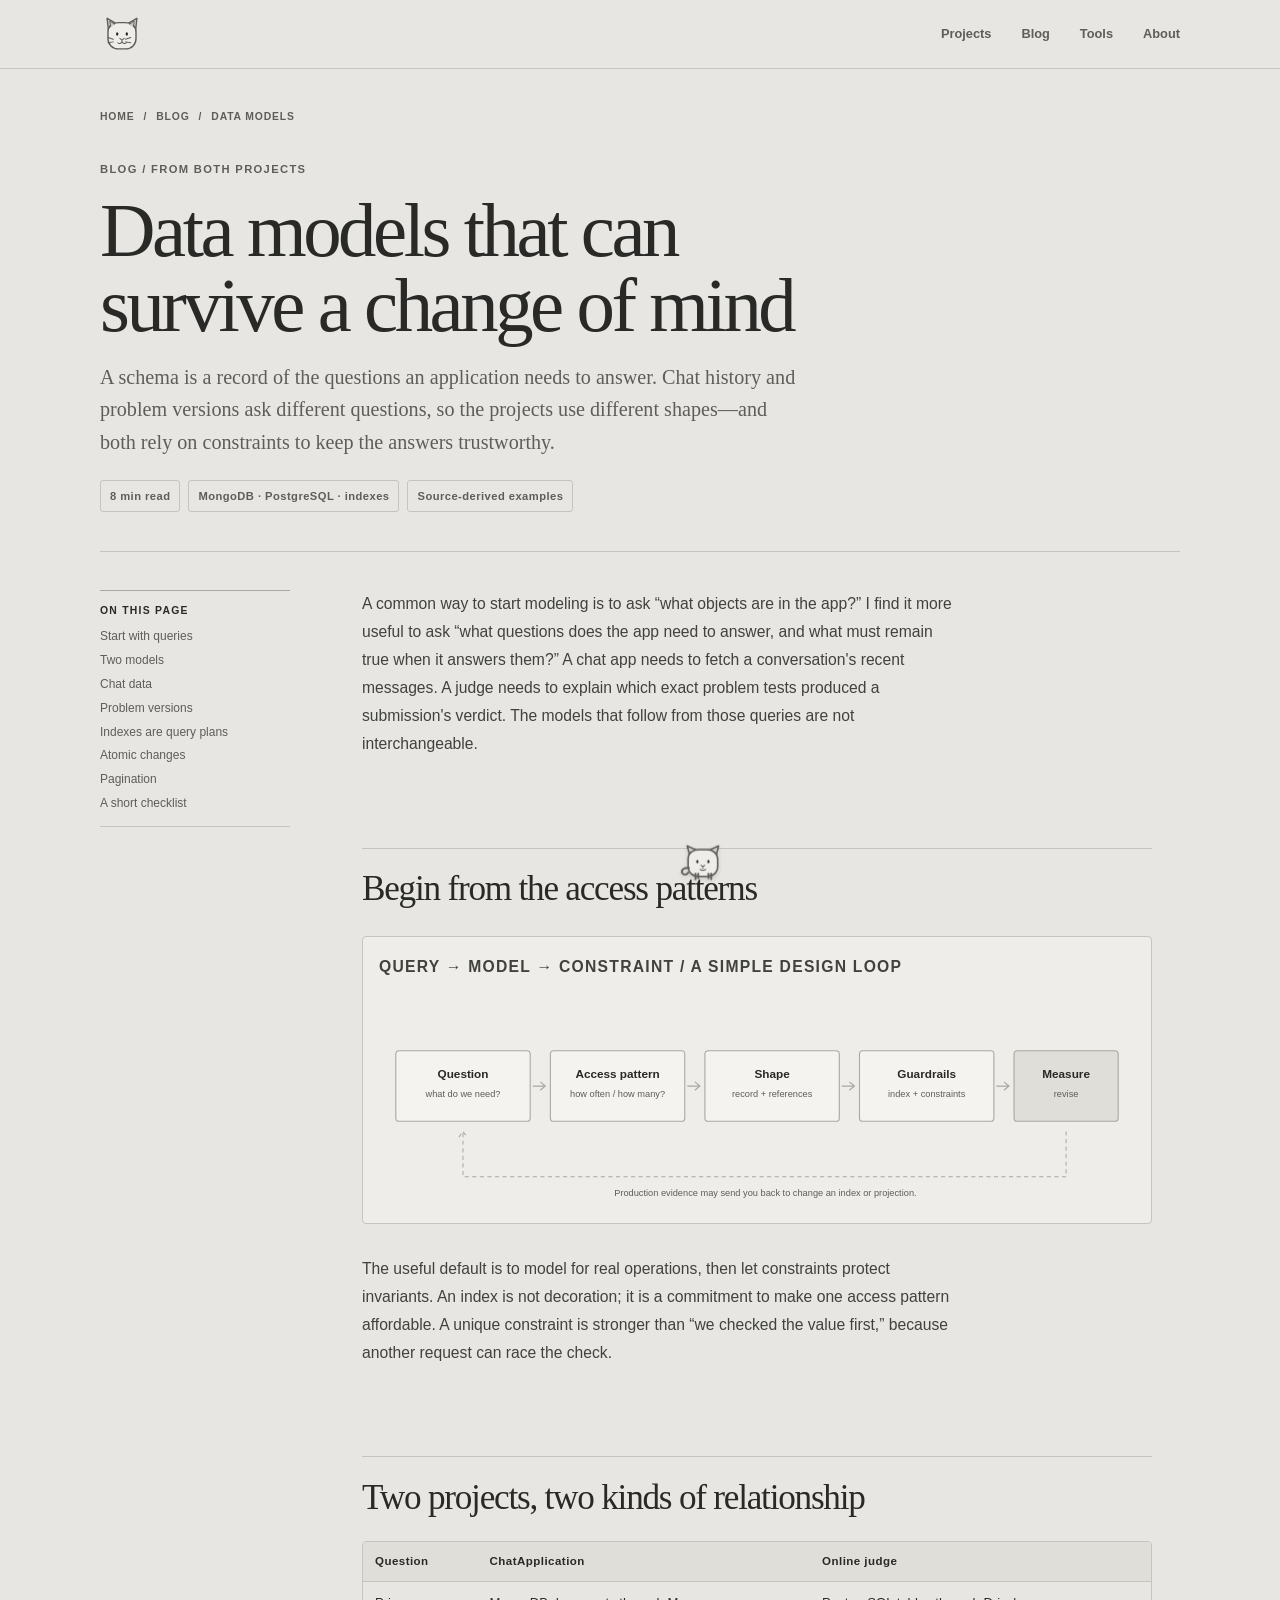
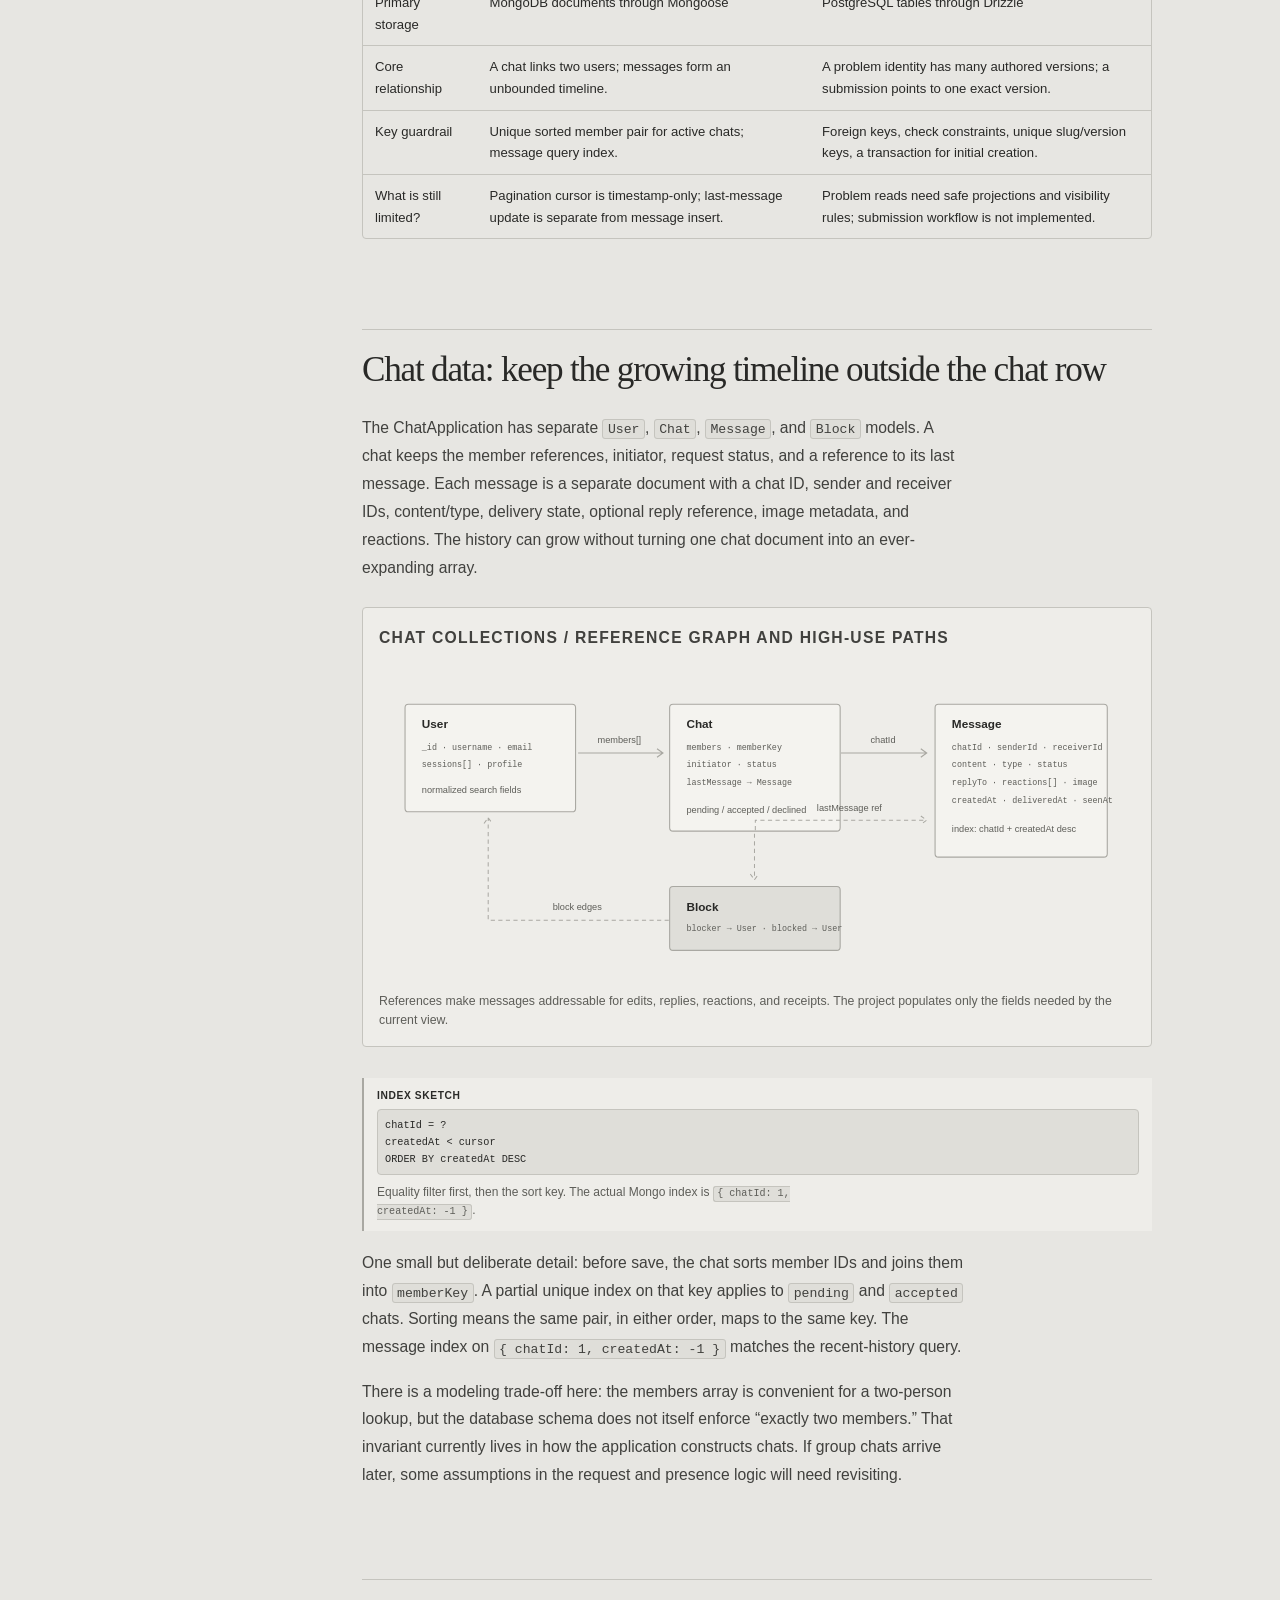
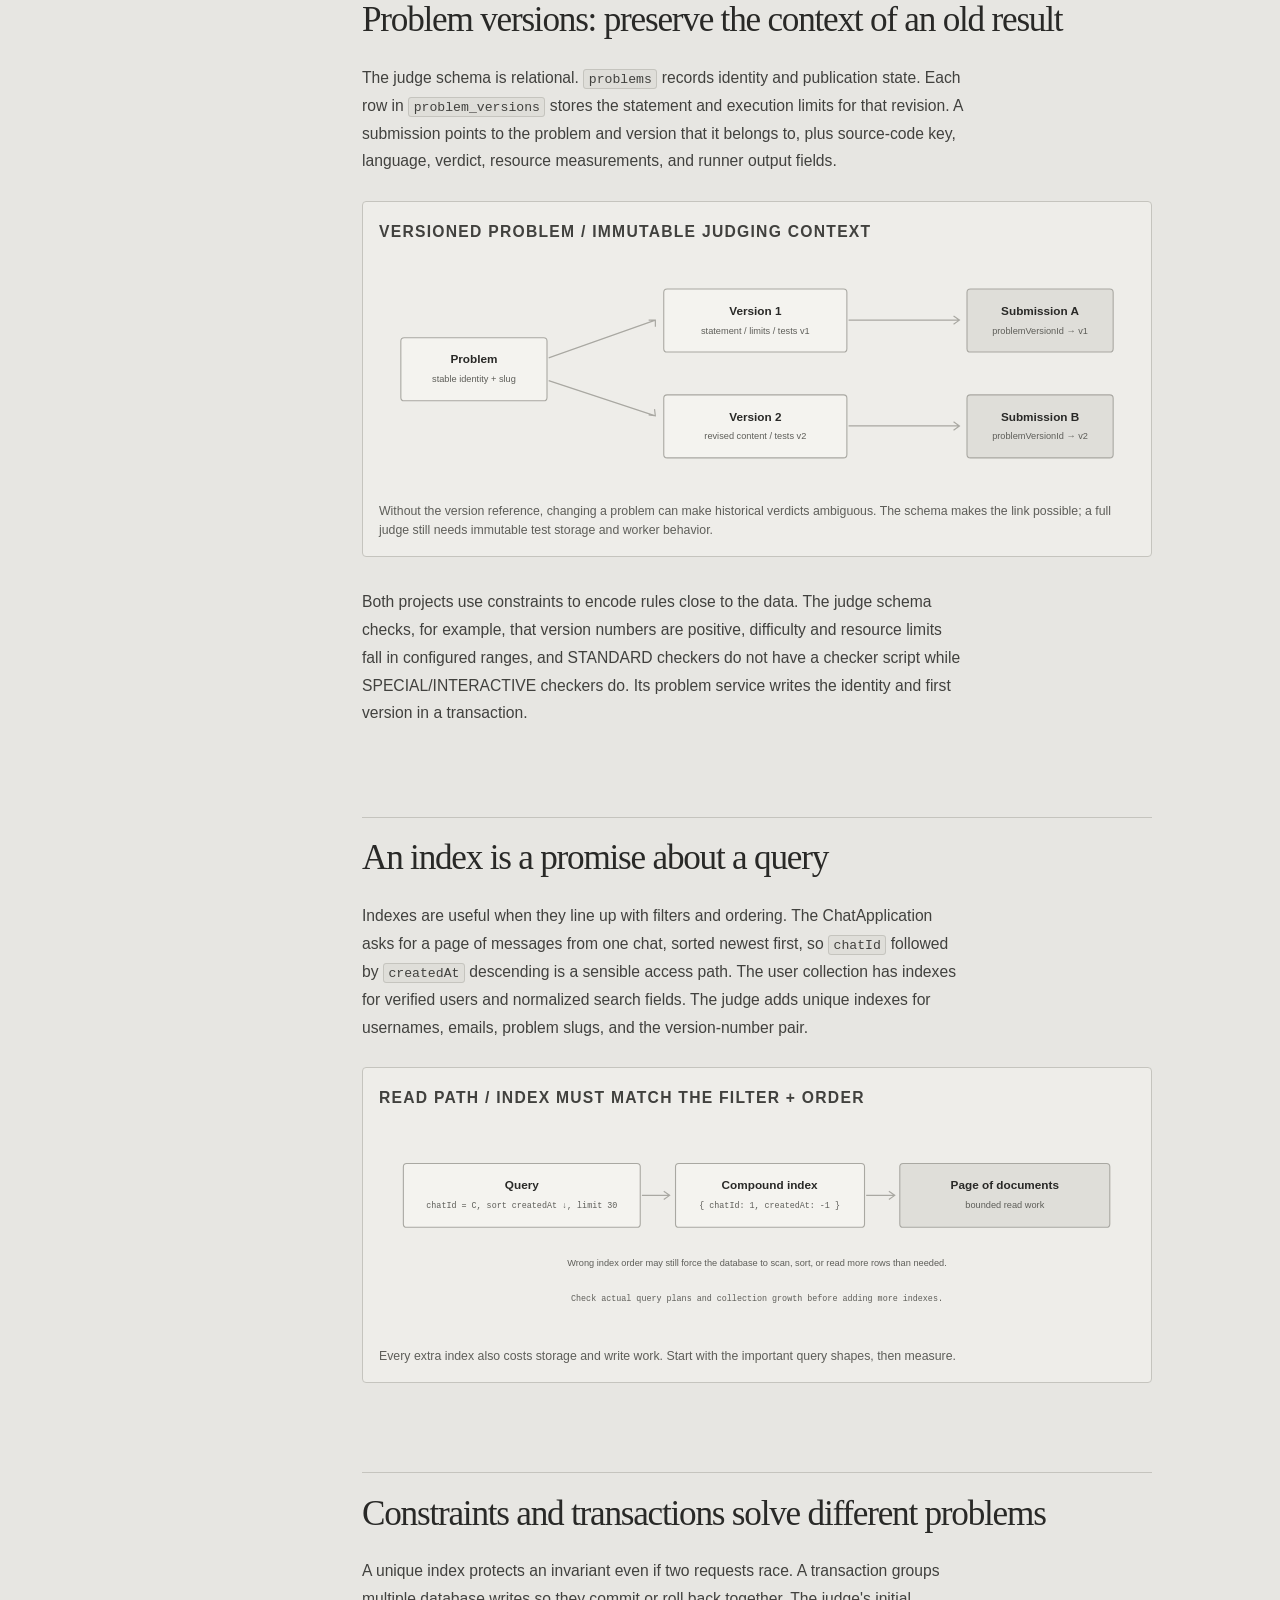
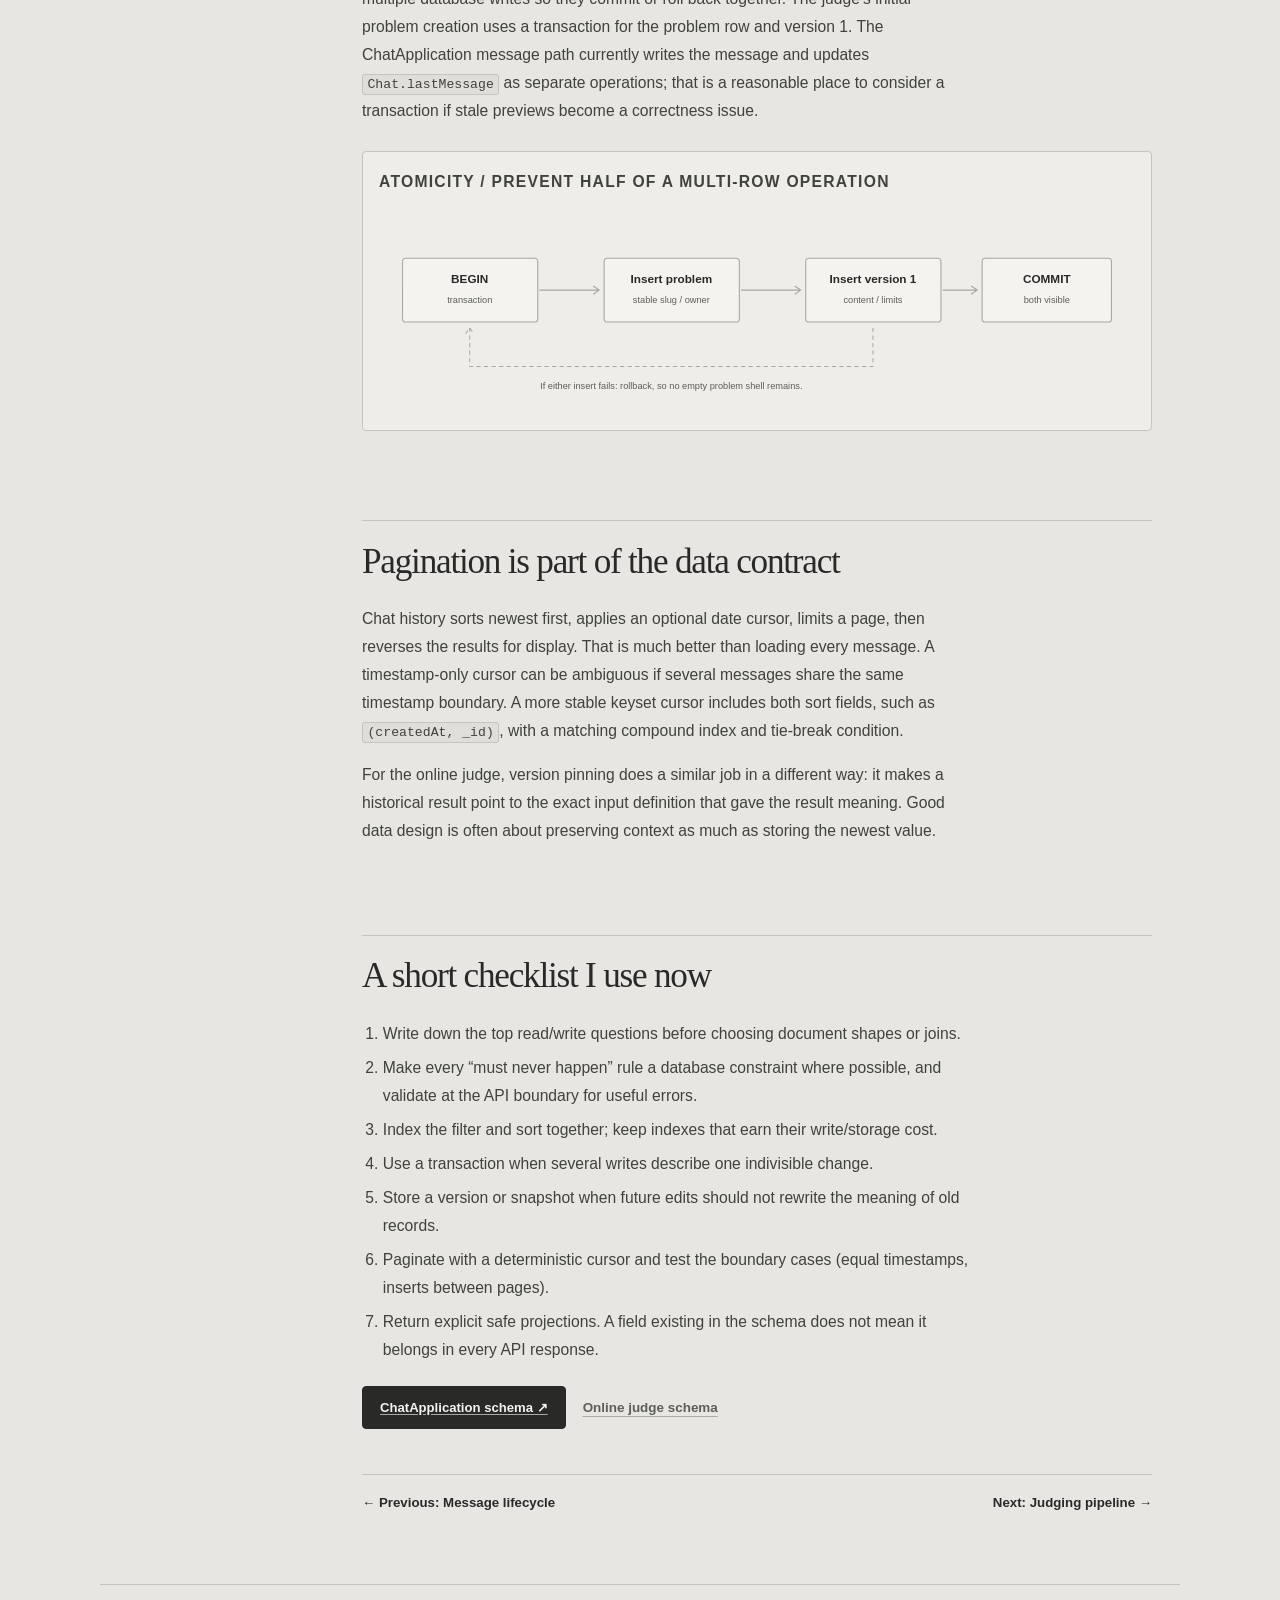
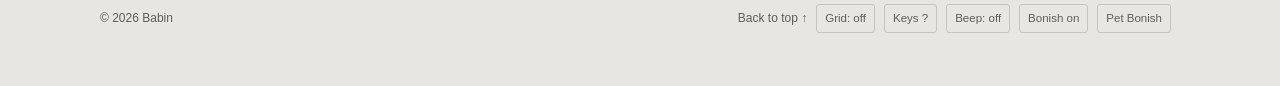
==== commit c98709f2: "Add GitHub contribution chart, Bonish meow audio, and personal links" ====
--- a/notes/data-models-that-age-well.html
+++ b/notes/data-models-that-age-well.html
@@ -94,5 +94,5 @@
       </article>
     </div>
   </main>
-  <footer class="site-footer wrap"><div class="footer-row"><span>© <span id="year">2026</span> Babin</span><span class="footer-links"><a href="#top">Back to top ↑</a><button class="buddy-toggle utility-toggle" id="grid-toggle" type="button" aria-pressed="false">Grid: off</button><button class="buddy-toggle utility-toggle" id="shortcuts-toggle" type="button" aria-haspopup="dialog">Keys ?</button><button class="buddy-toggle" id="sound-toggle" type="button" aria-pressed="false" aria-label="Turn meow sounds on">Meow: off</button><button class="buddy-toggle" id="pip-toggle" hidden type="button" aria-pressed="true">Pip on</button></span></div></footer><script src="../assets/js/site.js"></script>
+  <footer class="site-footer wrap"><div class="footer-row"><span>© <span id="year">2026</span> Babin</span><span class="footer-links"><a href="#top">Back to top ↑</a><button class="buddy-toggle utility-toggle" id="grid-toggle" type="button" aria-pressed="false">Grid: off</button><button class="buddy-toggle utility-toggle" id="shortcuts-toggle" type="button" aria-haspopup="dialog">Keys ?</button><button class="buddy-toggle" id="sound-toggle" type="button" aria-pressed="false" aria-label="Turn beep sounds on">Beep: off</button><button class="buddy-toggle" id="pip-toggle" hidden type="button" aria-pressed="true">Bonish on</button></span></div></footer><script src="../assets/js/site.js"></script>
 </body></html>
--- a/assets/css/site.css
+++ b/assets/css/site.css
@@ -123,6 +123,16 @@
 .about-box p { max-width: var(--measure); color: var(--muted); }
 .about-box p:last-of-type { margin-bottom: 0; }
 .about-links { display: flex; flex-wrap: wrap; align-items: center; gap: 17px; margin-top: 22px; }
+.personal-links { display: flex; flex-wrap: wrap; gap: 18px 24px; margin-top: 14px; padding: 13px 2px; border-bottom: 1px solid var(--line); }
+.personal-links a { color: var(--ink); font-size: .84rem; font-weight: 650; text-decoration: none; }
+.personal-links a:hover { text-decoration: underline; text-underline-offset: 4px; }
+.github-activity { margin-top: 14px; padding: 19px; border: 1px solid var(--line); border-radius: 4px; background: var(--surface); }
+.github-activity-head { display: flex; justify-content: space-between; align-items: end; gap: 14px; margin-bottom: 12px; }
+.github-activity-head .kicker { margin-bottom: 4px; }
+.github-activity-head h3 { margin: 0; font: 500 1.2rem/1.3 var(--serif); }
+.github-activity-chart { display: block; width: 100%; min-width: 0; }
+.github-activity-chart img { display: block; width: 100%; height: auto; }
+.github-activity > p { margin: 8px 0 0; }
 
 /* Project / article headers and readable long-form layout */
 .reading-progress { position: fixed; inset: 0 auto auto 0; z-index: 30; width: 0; height: 2px; background: var(--ink); }
@@ -349,6 +359,7 @@
   .tool-illustration { margin-inline: -3px; padding: 11px; }
   .tool-illustration-title::after { content: "↔ swipe to inspect"; float: right; color: var(--soft); font-size: .58rem; font-weight: 500; letter-spacing: 0; text-transform: none; }
   .about-box { grid-template-columns: 1fr; gap: 22px; padding: 20px; }
+  .github-activity { padding: 13px; }
   .page-head { padding-block: 27px 29px; }
   .breadcrumbs { margin-bottom: 27px; }
   .page-head h1 { font-size: clamp(2.75rem, 13vw, 4.1rem); }
